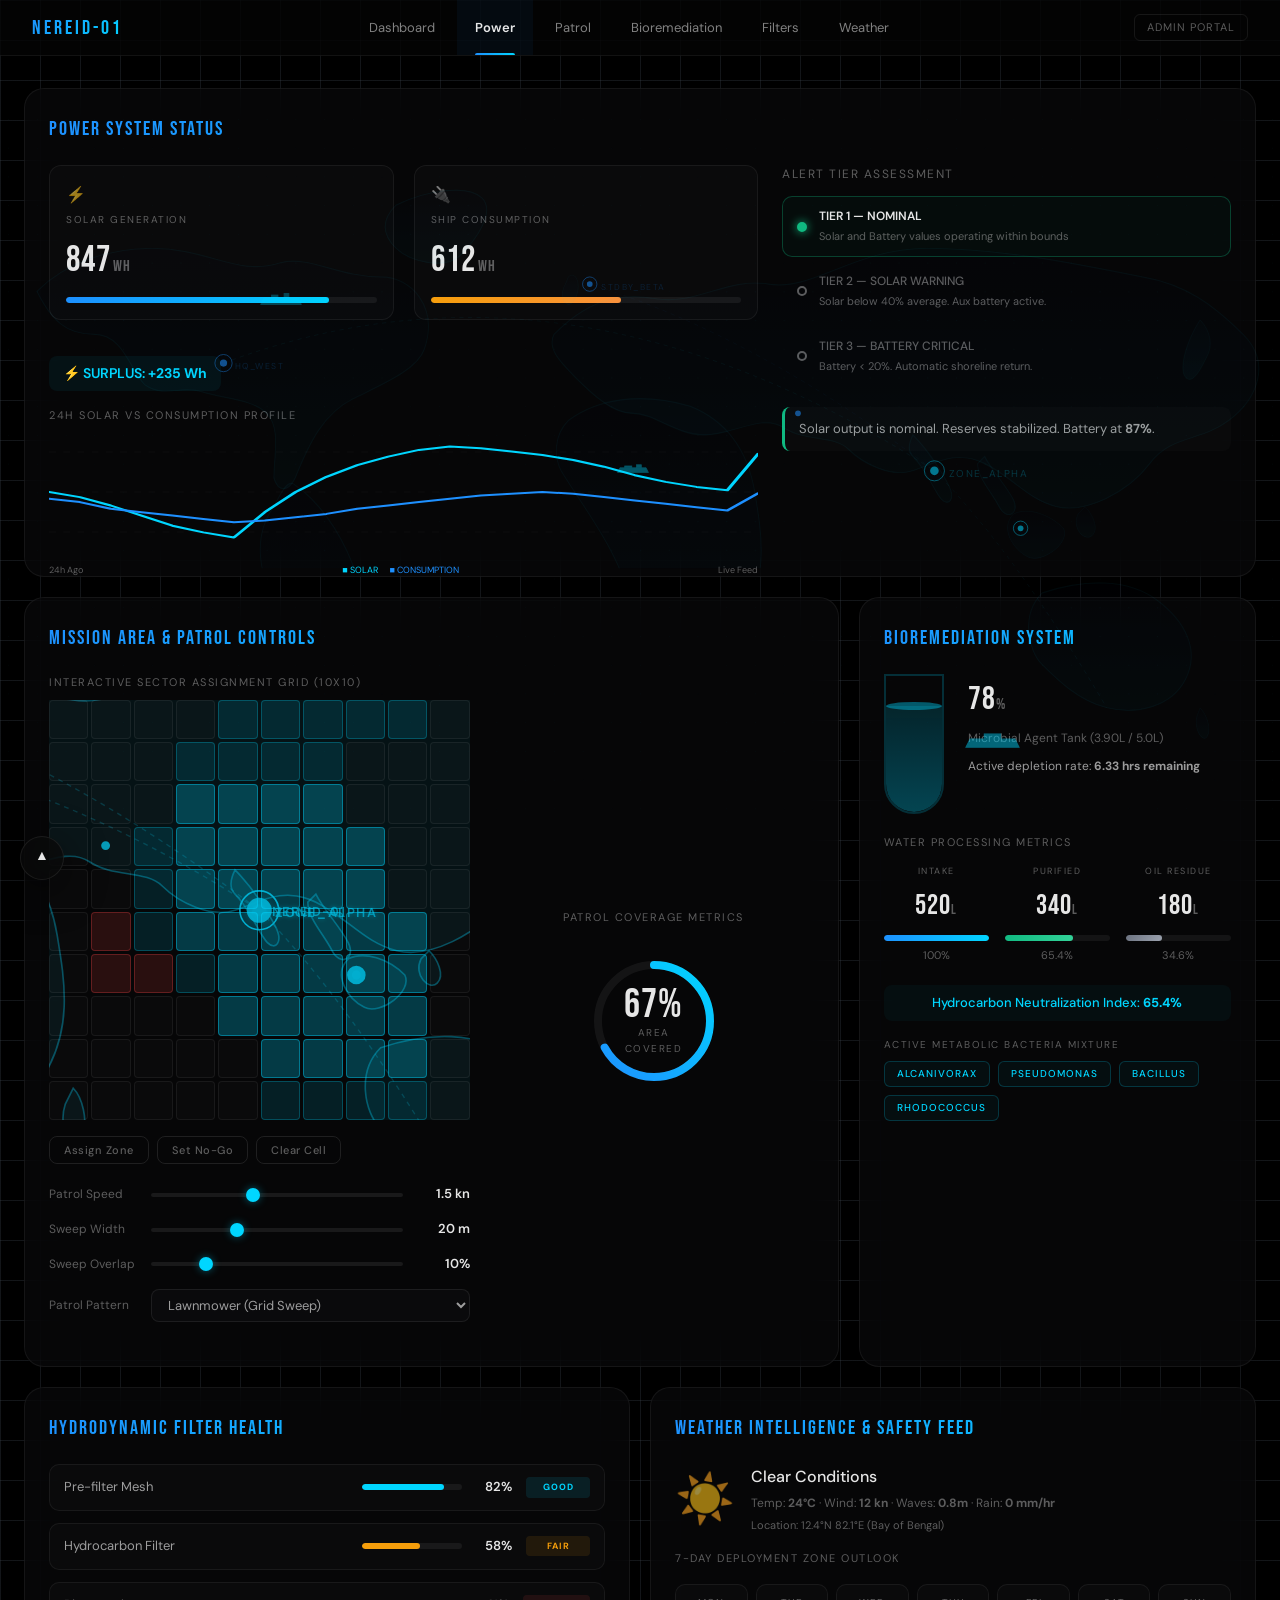
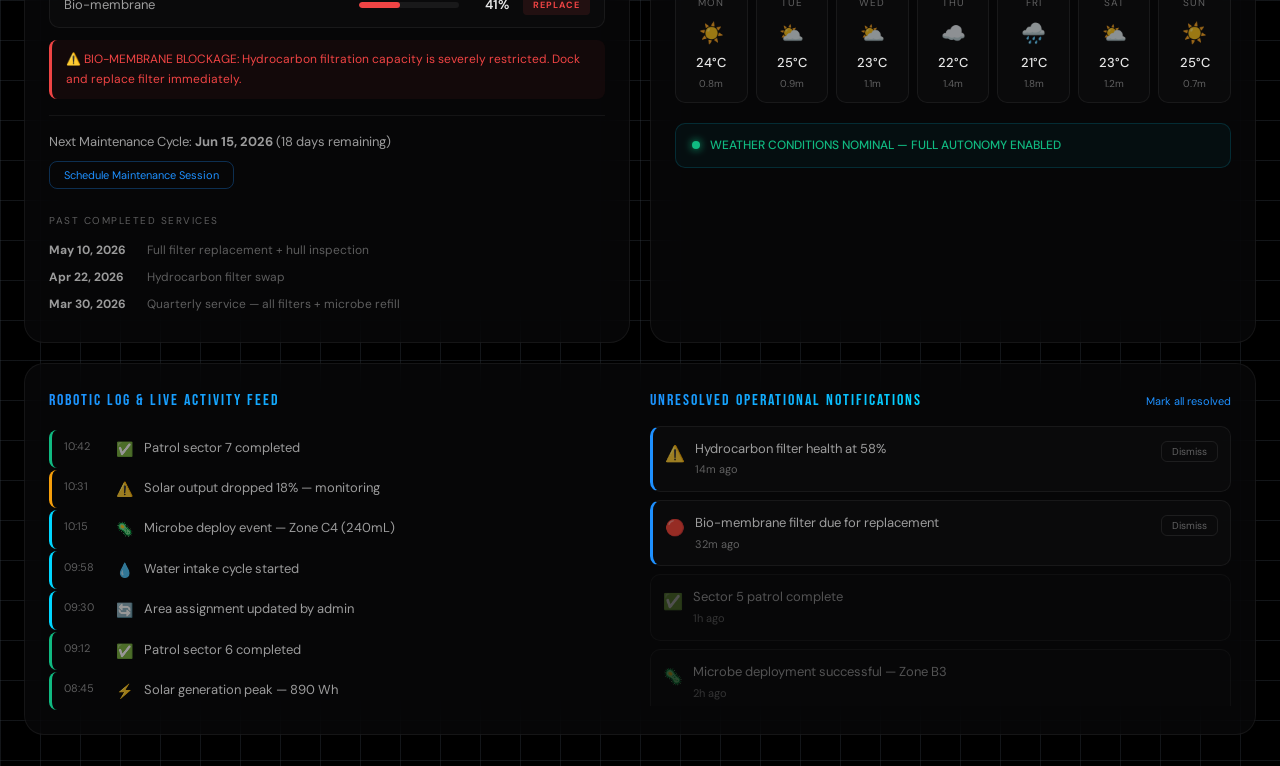
==== dashboard.html @ 9efb31d3 "Upload local workspace" ====
<!DOCTYPE html>
<html lang="en">
<head>
    <meta charset="UTF-8">
    <meta name="viewport" content="width=device-width, initial-scale=1.0">
    <title>NEREID — Ship Command Dashboard</title>
    <meta name="description" content="NEREID AI Robot Ship Command & Real-time Bioremediation Dashboard.">
    <link rel="preconnect" href="https://fonts.googleapis.com">
    <link rel="preconnect" href="https://fonts.gstatic.com" crossorigin>
    <link href="https://fonts.googleapis.com/css2?family=Bebas+Neue&family=DM+Sans:ital,opsz,wght@0,9..40,100..1000;1,9..40,100..1000&display=swap" rel="stylesheet">
    <link rel="stylesheet" href="portal.css?v=1.5">
    <link rel="stylesheet" href="polish.css">
    <style>
        body {
            background: #000000 !important;
            background-image: 
              linear-gradient(to right, rgba(75, 85, 99, 0.25) 1px, transparent 1px),
              linear-gradient(to bottom, rgba(75, 85, 99, 0.25) 1px, transparent 1px) !important;
            background-size: 40px 40px !important;
        }
    </style>
</head>
<body>



    <!-- ═══ Topbar Header ═══ -->
    <header class="topbar">
        
        <!-- Logo -->
        <div class="topbar__logo">
            <span class="topbar__ship-name" id="topbar-ship-name">NEREID-01</span>
        </div>

        <!-- Navigation Links -->
        <nav class="topbar__nav">
            <button class="sidebar__link active" data-target="dashboard" onclick="scrollToPanel('dashboard')">
                <span class="sidebar__link-text">Dashboard</span>
            </button>
            <button class="sidebar__link" data-target="panel-power" onclick="scrollToPanel('panel-power')">
                <span class="sidebar__link-text">Power</span>
            </button>
            <button class="sidebar__link" data-target="panel-patrol" onclick="scrollToPanel('panel-patrol')">
                <span class="sidebar__link-text">Patrol</span>
            </button>
            <button class="sidebar__link" data-target="panel-bio" onclick="scrollToPanel('panel-bio')">
                <span class="sidebar__link-text">Bioremediation</span>
            </button>
            <button class="sidebar__link" data-target="panel-filter" onclick="scrollToPanel('panel-filter')">
                <span class="sidebar__link-text">Filters</span>
            </button>
            <button class="sidebar__link" data-target="panel-weather" onclick="scrollToPanel('panel-weather')">
                <span class="sidebar__link-text">Weather</span>
            </button>
        </nav>

        <!-- Right Side Controls -->
        <div class="topbar__right">
            <!-- Back to Admin link if needed -->
            <a href="admin.html" id="admin-portal-link" style="font-size: 11px; letter-spacing: 1px; color: var(--text-muted); border: 1px solid rgba(255,255,255,0.08); padding: 4px 12px; border-radius: 6px; transition: all 0.2s ease;">ADMIN PORTAL</a>
        </div>
    </header>

    <!-- ═══ Main Content ═══ -->
    <main class="main-content" id="dashboard-main">
        <div class="dashboard-grid">
            
            <!-- PANEL 1 — POWER SYSTEM -->
            <section class="card panel-power" id="panel-power"></section>
            
            <!-- PANEL 2 — PATROL -->
            <section class="card panel-patrol" id="panel-patrol"></section>
            
            <!-- PANEL 3 — BIOREMEDIATION -->
            <section class="card panel-bio" id="panel-bio"></section>
            
            <!-- PANEL 4 — FILTER HEALTH -->
            <section class="card panel-filter" id="panel-filter"></section>
            
            <!-- PANEL 5 — WEATHER -->
            <section class="card panel-weather" id="panel-weather"></section>
            
            <!-- PANEL 6 — ACTIVITY & NOTIFICATIONS -->
            <section class="card panel-activity" id="panel-activity"></section>
            
        </div>
    <!-- Sailing Ships, High-Tech Map, and Holographic Globe Background Effect -->
    <div class="sailing-background">
        <!-- High-Tech Dotted/Vector World Map -->
        <svg class="background-map-svg" viewBox="0 0 1000 500" xmlns="http://www.w3.org/2000/svg">
            <defs>
                <pattern id="grid-pattern-dash" width="20" height="20" patternUnits="userSpaceOnUse">
                    <path d="M 20 0 L 0 0 0 20" fill="none" stroke="rgba(0, 214, 255, 0.015)" stroke-width="0.5"/>
                    <circle cx="0" cy="0" r="0.8" fill="rgba(0, 214, 255, 0.05)"/>
                </pattern>
                <linearGradient id="map-grad-dash" x1="0" y1="0" x2="0" y2="1">
                    <stop offset="0%" stop-color="rgba(30, 144, 255, 0.02)" />
                    <stop offset="100%" stop-color="rgba(0, 214, 255, 0.05)" />
                </linearGradient>
                <mask id="map-mask">
                    <rect x="-100" y="-100" width="1200" height="700" fill="white" />
                    <rect id="map-mask-cutout" x="0" y="0" width="0" height="0" fill="black" />
                </mask>
            </defs>
            
            <!-- Background Grid -->
            <rect width="1000" height="500" fill="url(#grid-pattern-dash)" />
            
            <!-- Map Continents (Stylized Vector Paths) -->
            <g mask="url(#map-mask)" fill="url(#map-grad-dash)" stroke="rgba(0, 214, 255, 0.08)" stroke-width="0.8">
                <!-- North America -->
                <path d="M 80,120 C 100,100 130,90 160,90 C 200,90 220,110 250,100 C 270,95 290,110 320,110 C 340,110 360,130 350,160 C 345,175 320,185 300,195 C 280,205 270,225 260,250 C 255,260 248,260 245,250 C 245,235 250,215 240,205 C 230,195 210,195 195,190 C 180,185 170,195 155,185 C 145,175 140,150 120,150 C 100,150 90,140 80,120 Z" />
                <!-- Greenland -->
                <path d="M 330,60 C 350,50 380,45 390,55 C 400,65 385,85 375,95 C 365,105 340,100 330,90 C 320,80 320,70 330,60 Z" />
                <!-- South America -->
                <path d="M 260,255 C 275,265 290,285 300,310 C 315,345 320,380 295,430 C 290,440 282,440 280,430 C 275,395 255,365 245,340 C 235,315 230,290 245,270 C 250,260 255,250 260,255 Z" />
                <!-- Africa -->
                <path d="M 450,210 C 470,195 500,190 535,200 C 560,210 575,230 580,260 C 585,290 590,320 570,350 C 555,370 540,385 525,385 C 510,385 500,360 495,340 C 485,300 460,270 445,245 C 440,235 440,220 450,210 Z" />
                <!-- Eurasia (Europe + Asia) -->
                <path d="M 440,150 C 460,130 480,120 510,125 C 540,130 560,110 590,115 C 620,120 650,90 700,90 C 750,90 800,100 850,110 C 880,115 900,130 920,150 C 940,170 930,195 910,210 C 890,225 870,220 855,240 C 840,260 810,275 790,270 C 770,265 760,250 740,240 C 720,230 705,240 690,245 C 675,250 655,240 645,230 C 635,220 615,225 600,215 C 585,205 565,220 545,220 C 525,220 510,205 495,205 C 480,205 465,190 455,180 C 445,170 435,160 440,150 Z" />
                <!-- Japan -->
                <path d="M 890,140 C 895,145 900,155 895,165 C 890,175 885,185 880,180 C 875,175 880,155 890,140 Z" stroke-width="0.5" />
                <!-- India / Indochina -->
                <path d="M 690,220 C 700,230 710,245 715,255 C 720,265 715,270 710,265 C 705,260 700,245 690,235 Q 685,230 690,220 Z" />
                <path d="M 740,235 C 745,245 755,255 760,265 C 765,275 755,280 750,270 C 745,260 735,250 735,240 Z" />
                <!-- Indonesia / Philippines -->
                <path d="M 760,275 C 770,270 785,275 795,285 C 800,295 780,310 770,305 C 760,300 750,285 760,275 Z" stroke-width="0.5" />
                <path d="M 810,270 C 815,275 820,285 815,290 C 810,295 800,285 805,275 Z" stroke-width="0.5" />
                <!-- Australia -->
                <path d="M 780,330 C 810,320 840,320 860,335 C 880,350 890,370 880,390 C 870,410 845,415 825,410 C 805,405 790,390 780,380 C 770,370 765,345 780,330 Z" />
                <!-- New Zealand -->
                <path d="M 890,410 C 895,415 898,425 895,430 C 892,435 885,425 888,415 Z" stroke-width="0.5" />
                <!-- United Kingdom & Ireland -->
                <path d="M 450,110 C 455,105 460,115 455,125 C 450,135 442,125 448,115 Z" stroke-width="0.5" />
                <!-- Madagascar -->
                <path d="M 590,355 C 595,360 600,375 595,385 C 590,395 580,380 585,365 Z" stroke-width="0.5" />
            </g>
            
            <!-- Pulse/Telemetry Nodes -->
            <g mask="url(#map-mask)" class="map-nodes">
                <circle cx="705" cy="245" r="3" fill="#00D6FF" class="node-pulse"/>
                <circle cx="705" cy="245" r="7" fill="none" stroke="#00D6FF" stroke-width="0.5" class="node-ring"/>
                <text x="715" y="249" fill="rgba(0, 214, 255, 0.4)" font-size="7" font-family="DM Sans" letter-spacing="1">ZONE_ALPHA</text>
                
                <circle cx="465" cy="115" r="2" fill="#1e90ff" class="node-pulse-slow"/>
                <circle cx="465" cy="115" r="5" fill="none" stroke="#1e90ff" stroke-width="0.5" class="node-ring-slow"/>
                <text x="473" y="119" fill="rgba(30, 144, 255, 0.3)" font-size="6" font-family="DM Sans" letter-spacing="1">STDBY_BETA</text>
                
                <circle cx="765" cy="285" r="2" fill="#00D6FF" class="node-pulse"/>
                <circle cx="765" cy="285" r="5" fill="none" stroke="#00D6FF" stroke-width="0.5" class="node-ring"/>
                
                <circle cx="610" cy="205" r="2" fill="#1e90ff" class="node-pulse-slow"/>
                
                <circle cx="210" cy="170" r="2.5" fill="#1e90ff" class="node-pulse-slow"/>
                <circle cx="210" cy="170" r="6" fill="none" stroke="#1e90ff" stroke-width="0.5" class="node-ring-slow"/>
                <text x="218" y="174" fill="rgba(30, 144, 255, 0.3)" font-size="6" font-family="DM Sans" letter-spacing="1">HQ_WEST</text>
            </g>

            <!-- Telemetry Paths -->
            <g mask="url(#map-mask)" stroke="rgba(0, 214, 255, 0.1)" stroke-width="0.6" fill="none" stroke-dasharray="3 3">
                <path d="M 210,170 Q 450,80 705,245" />
                <path d="M 465,115 Q 580,150 705,245" stroke="rgba(30, 144, 255, 0.08)" />
                <path d="M 705,245 Q 760,300 825,410" />
            </g>
        </svg>

        <!-- Floating, Multi-layered Holographic Spinning Globe -->

        <!-- Ship 1 (Left to Right, Middle Depth) -->
        <div class="sailing-ship sailing-ship--1" onclick="openShipPopover('NEREID-01')" title="NEREID-01 (Click to inspect)">
            <svg viewBox="0 0 64 24" fill="none" stroke="currentColor" stroke-width="1.2">
                <path d="M6 16 L58 16 L54 8 L10 8 Z" fill="currentColor"/>
                <rect x="20" y="4" width="8" height="4" fill="currentColor"/>
                <rect x="36" y="2" width="6" height="6" fill="currentColor"/>
            </svg>
        </div>
        <!-- Ship 2 (Right to Left, Background Depth) -->
        <div class="sailing-ship sailing-ship--2" onclick="openShipPopover('NEREID-02')" title="NEREID-02 (Click to inspect)">
            <svg viewBox="0 0 64 24" fill="none" stroke="currentColor" stroke-width="1.2">
                <path d="M6 16 L58 16 L54 8 L10 8 Z" fill="currentColor"/>
                <rect x="18" y="5" width="12" height="3" fill="currentColor"/>
                <rect x="38" y="3" width="8" height="5" fill="currentColor"/>
            </svg>
        </div>
        <!-- Ship 3 (Left to Right, Foreground Depth) -->
        <div class="sailing-ship sailing-ship--3" onclick="openShipPopover('NEREID-03')" title="NEREID-03 (Click to inspect)">
            <svg viewBox="0 0 64 24" fill="none" stroke="currentColor" stroke-width="1.2">
                <path d="M6 16 L58 16 L54 8 L10 8 Z" fill="currentColor"/>
                <rect x="24" y="3" width="16" height="5" fill="currentColor"/>
            </svg>
        </div>
    </div>

    <!-- Ship Inspector Modal Backing -->
    <div id="ship-popover-backdrop" class="ship-popover-backdrop" onclick="closeShipPopover()"></div>
    
    <!-- Ship Inspector Modal Card -->
    <div id="ship-popover" class="ship-popover" style="display: none;">
        <button class="ship-popover__close" onclick="closeShipPopover()">×</button>
        <div class="ship-popover__header">
            <h3 class="ship-popover__title">
                <span class="ship-popover__icon">🚢</span>
                <span id="popover-ship-id">NEREID-01</span>
            </h3>
            <span id="popover-ship-status" class="status-chip">ACTIVE</span>
        </div>
        <div class="ship-popover__divider"></div>
        <div class="ship-popover__metrics">
            <div class="popover-metric"><span class="popover-metric__icon">⚡</span><span>Solar: <strong id="popover-solar">--</strong> Wh</span></div>
            <div class="popover-metric"><span class="popover-metric__icon">🔋</span><span>Battery: <strong id="popover-battery">--</strong>%</span></div>
            <div class="popover-metric"><span class="popover-metric__icon">🦠</span><span>Microbe: <strong id="popover-microbe">--</strong>%</span></div>
            <div class="popover-metric"><span class="popover-metric__icon">💧</span><span>Purified: <strong id="popover-purified">--</strong>L</span></div>
            <div class="popover-metric"><span class="popover-metric__icon">🌤</span><span>Weather: <strong id="popover-weather">--</strong></span></div>
            <div class="popover-metric"><span class="popover-metric__icon">📍</span><span>Coverage: <strong id="popover-coverage">--</strong>%</span></div>
        </div>
        <div class="ship-popover__divider"></div>
        <div class="ship-popover__actions">
            <a id="popover-dashboard-link" href="#" class="ship-popover__btn">OPEN COMMAND DASHBOARD →</a>
        </div>
    </div>

    <!-- ═══ Scripts ═══ -->
    <script src="data.js"></script>
    <script src="alerts.js"></script>
    <script src="https://cdnjs.cloudflare.com/ajax/libs/gsap/3.12.2/gsap.min.js"></script>
    <script src="dashboard.js?v=1.5"></script>
    <script src="simulate.js"></script>

    <!-- Parallax mouse tracking & Interactive popover scripts -->
    <script>
        // Parallax and Spotlight card mouse tracking
        document.addEventListener('mousemove', function (e) {
            const x = (e.clientX - window.innerWidth / 2) / (window.innerWidth / 2);
            const y = (e.clientY - window.innerHeight / 2) / (window.innerHeight / 2);
            document.documentElement.style.setProperty('--map-parallax-x', (x * -18) + 'px');
            document.documentElement.style.setProperty('--map-parallax-y', (y * -18) + 'px');

            document.querySelectorAll('.card, .ship-popover').forEach(card => {
                const rect = card.getBoundingClientRect();
                const mouseX = e.clientX - rect.left;
                const mouseY = e.clientY - rect.top;
                card.style.setProperty('--mouse-x', mouseX + 'px');
                card.style.setProperty('--mouse-y', mouseY + 'px');
            });

            // Sync background map mask cutout with parallax movement
            if (window.updateMapMask) window.updateMapMask();
        });

        // Ship popover logic
        let activePopoverShipId = null;

        function openShipPopover(shipId) {
            activePopoverShipId = shipId;
            updatePopoverData();
            
            const backdrop = document.getElementById('ship-popover-backdrop');
            const popover = document.getElementById('ship-popover');
            
            backdrop.style.display = 'block';
            popover.style.display = 'block';
            
            // force reflow
            void backdrop.offsetWidth;
            
            backdrop.classList.add('active');
            popover.classList.add('active');
        }

        function closeShipPopover() {
            activePopoverShipId = null;
            const backdrop = document.getElementById('ship-popover-backdrop');
            const popover = document.getElementById('ship-popover');
            
            backdrop.classList.remove('active');
            popover.classList.remove('active');
            
            setTimeout(() => {
                if (!activePopoverShipId) {
                    backdrop.style.display = 'none';
                    popover.style.display = 'none';
                }
            }, 300);
        }

        function updatePopoverData() {
            if (!activePopoverShipId) return;
            if (typeof getShipData === 'undefined') return;
            const ship = getShipData(activePopoverShipId);
            if (!ship) return;
            
            document.getElementById('popover-ship-id').textContent = ship.id;
            
            const statusEl = document.getElementById('popover-ship-status');
            statusEl.className = `status-chip status-chip--${ship.status}`;
            statusEl.innerHTML = `<span class="status-chip__dot"></span> ${ship.status.toUpperCase()}`;
            
            document.getElementById('popover-solar').textContent = ship.power.solarGenerated;
            document.getElementById('popover-battery').textContent = ship.power.batteryPercent;
            document.getElementById('popover-microbe').textContent = ship.bioremediation.microbeTankPercent;
            document.getElementById('popover-purified').textContent = Math.round(ship.bioremediation.waterPurified);
            document.getElementById('popover-weather').textContent = ship.weather.condition;
            document.getElementById('popover-coverage').textContent = Math.round(ship.patrol.coveragePercent);
            
            document.getElementById('popover-dashboard-link').href = `dashboard.html?ship=${ship.id}`;
        }

        // Live simulation sync for inspector modal
        window.addEventListener('nereid:update', function (e) {
            if (activePopoverShipId && e.detail && e.detail.ship === activePopoverShipId) {
                updatePopoverData();
            }
        });
    </script>
    <script src="polish.js"></script>
</body>
</html>
---- portal.css ----
﻿/* ═══════════════════════════════════════════════════════════════
   NEREID PORTAL — Complete Portal Styling System
   Inherits design tokens from the main NEREID site.
   Used by: login.html, admin.html, dashboard.html
   ═══════════════════════════════════════════════════════════════ */

/* ─── Reset & Tokens (self-contained for portal pages) ────── */
*, *::before, *::after { margin: 0; padding: 0; box-sizing: border-box; }

:root {
    --bg-primary: #050505;
    --bg-secondary: #0A0A0C;
    --bg-elevated: rgba(10, 10, 12, 0.6);
    --bg-card: rgba(10, 10, 12, 0.6);
    --text-heading: rgba(255, 255, 255, 0.9);
    --text-body: rgba(255, 255, 255, 0.6);
    --text-muted: rgba(255, 255, 255, 0.35);
    --accent-blue: #1e90ff;
    --accent-cyan: #00D6FF;
    --gradient-accent: linear-gradient(135deg, #1e90ff, #00D6FF);
    --gradient-accent-hover: linear-gradient(135deg, #3aa0ff, #33e0ff);
    --glass-bg: rgba(5, 5, 5, 0.65);
    --glass-border: rgba(255, 255, 255, 0.06);
    --color-warning: #F59E0B;
    --color-critical: #EF4444;
    --color-success: #10B981;
    --color-safe: #00D6FF;
    --font-display: 'Bebas Neue', 'Arial Black', sans-serif;
    --font-body: 'DM Sans', 'Segoe UI', sans-serif;
    --ease-out-expo: cubic-bezier(0.16, 1, 0.3, 1);
    --sidebar-width-collapsed: 64px;
    --sidebar-width-expanded: 240px;
    --topbar-height: 56px;
}

html { -webkit-font-smoothing: antialiased; -moz-osx-font-smoothing: grayscale; }
body { background: var(--bg-primary); color: var(--text-body); font-family: var(--font-body); font-size: 14px; line-height: 1.6; overflow-x: hidden; }
::selection { background: rgba(30, 144, 255, 0.3); color: white; }
a { color: inherit; text-decoration: none; }

/* ─── Custom Scrollbar ──────────────────────────────────────── */
::-webkit-scrollbar { width: 4px; }
::-webkit-scrollbar-track { background: transparent; }
::-webkit-scrollbar-thumb { background: rgba(30, 144, 255, 0.3); border-radius: 4px; }
::-webkit-scrollbar-thumb:hover { background: rgba(30, 144, 255, 0.5); }


/* ═══════════════════════════════════════════════════════════════
   LOGIN PAGE
   ═══════════════════════════════════════════════════════════════ */

.login-page {
    min-height: 100vh;
    display: flex;
    align-items: center;
    justify-content: center;
    position: relative;
    overflow: hidden;
}

.login-bg-glow {
    position: absolute;
    width: 600px;
    height: 600px;
    border-radius: 50%;
    filter: blur(120px);
    opacity: 0.15;
    animation: glowPulse 6s ease infinite;
    pointer-events: none;
}

.login-bg-glow--blue { background: #1e90ff; top: 20%; left: 30%; }
.login-bg-glow--cyan { background: #00D6FF; bottom: 20%; right: 30%; animation-delay: 3s; }

@keyframes glowPulse {
    0%, 100% { opacity: 0.1; transform: scale(1); }
    50% { opacity: 0.2; transform: scale(1.1); }
}

.login-card {
    position: relative;
    z-index: 10;
    width: 100%;
    max-width: 420px;
    padding: 48px 40px;
    background: var(--bg-card);
    backdrop-filter: blur(40px) saturate(180%);
    -webkit-backdrop-filter: blur(40px) saturate(180%);
    border: 1px solid var(--glass-border);
    border-radius: 24px;
    opacity: 0;
    transform: translateY(20px);
    animation: fadeInUp 0.8s var(--ease-out-expo) 0.2s forwards;
}

.login-card__logo {
    font-family: var(--font-display);
    font-size: 36px;
    letter-spacing: 6px;
    text-align: center;
    margin-bottom: 8px;
    background: var(--gradient-accent);
    -webkit-background-clip: text;
    background-clip: text;
    -webkit-text-fill-color: transparent;
}

.login-card__role {
    text-align: center;
    margin-bottom: 32px;
}

.role-badge {
    display: inline-flex;
    align-items: center;
    gap: 6px;
    font-size: 10px;
    font-weight: 600;
    letter-spacing: 2.5px;
    text-transform: uppercase;
    color: var(--accent-cyan);
    padding: 6px 16px;
    border: 1px solid rgba(0, 214, 255, 0.2);
    border-radius: 100px;
    background: rgba(0, 214, 255, 0.04);
}

.role-badge__dot {
    width: 5px;
    height: 5px;
    border-radius: 50%;
    background: var(--accent-cyan);
    animation: pulseDot 2s ease infinite;
}

@keyframes pulseDot {
    0%, 100% { opacity: 1; }
    50% { opacity: 0.4; }
}

.login-form { display: flex; flex-direction: column; gap: 16px; }

.form-group { position: relative; }

.form-group label {
    display: block;
    font-size: 11px;
    font-weight: 500;
    letter-spacing: 1.5px;
    text-transform: uppercase;
    color: var(--text-muted);
    margin-bottom: 8px;
}

.form-input {
    width: 100%;
    padding: 14px 16px;
    background: var(--bg-secondary);
    border: 1px solid rgba(255, 255, 255, 0.08);
    border-radius: 12px;
    color: var(--text-body);
    font-family: var(--font-body);
    font-size: 15px;
    outline: none;
    transition: border-color 0.3s ease, box-shadow 0.3s ease;
}

.form-input::placeholder { color: var(--text-muted); }
.form-input:focus {
    border-color: var(--accent-blue);
    box-shadow: 0 0 0 3px rgba(30, 144, 255, 0.15), 0 0 20px rgba(30, 144, 255, 0.1);
}

.form-input.error {
    border-color: var(--color-critical);
    box-shadow: 0 0 0 3px rgba(239, 68, 68, 0.15);
    animation: inputShake 0.5s ease;
}

@keyframes inputShake {
    0%, 100% { transform: translateX(0); }
    15% { transform: translateX(-6px); }
    30% { transform: translateX(5px); }
    45% { transform: translateX(-4px); }
    60% { transform: translateX(3px); }
    75% { transform: translateX(-2px); }
}

.login-error {
    font-size: 13px;
    color: var(--color-critical);
    text-align: center;
    padding: 10px;
    background: rgba(239, 68, 68, 0.06);
    border-radius: 8px;
    display: none;
}

.login-error.visible { display: block; animation: fadeInUp 0.3s ease; }

.login-btn {
    width: 100%;
    padding: 16px;
    border: none;
    border-radius: 12px;
    background: var(--gradient-accent);
    color: white;
    font-family: var(--font-body);
    font-size: 15px;
    font-weight: 600;
    letter-spacing: 0.5px;
    cursor: pointer;
    transition: all 0.3s ease;
    margin-top: 8px;
    position: relative;
    overflow: hidden;
}

.login-btn:hover { transform: translateY(-2px); box-shadow: 0 0 30px rgba(30, 144, 255, 0.3); }
.login-btn:active { transform: translateY(0); }

.login-back {
    display: block;
    text-align: center;
    margin-top: 24px;
    font-size: 13px;
    color: var(--text-muted);
    transition: color 0.3s ease;
}

.login-back:hover { color: var(--text-body); }


/* ═══════════════════════════════════════════════════════════════
   PORTAL LAYOUT — Sidebar + Topbar + Content
   ═══════════════════════════════════════════════════════════════ */

.portal-layout {
    display: flex;
    min-height: 100vh;
}

/* ─── Sidebar ───────────────────────────────────────────────── */
.sidebar {
    display: none; /* Sidebar removed in favor of top navigation header */
}

.sidebar:hover { width: var(--sidebar-width-expanded); }

.sidebar__logo {
    height: var(--topbar-height);
    display: flex;
    align-items: center;
    padding: 0 16px;
    border-bottom: 1px solid var(--glass-border);
    gap: 12px;
    flex-shrink: 0;
}

.sidebar__logo-icon {
    width: 32px;
    height: 32px;
    min-width: 32px;
    border-radius: 8px;
    background: var(--gradient-accent);
    display: flex;
    align-items: center;
    justify-content: center;
    font-family: var(--font-display);
    font-size: 14px;
    color: white;
    letter-spacing: 1px;
}

.sidebar__logo-text {
    font-family: var(--font-display);
    font-size: 18px;
    letter-spacing: 4px;
    color: var(--text-heading);
    white-space: nowrap;
    opacity: 0;
    transition: opacity 0.2s ease 0.1s;
}

.sidebar:hover .sidebar__logo-text { opacity: 1; }

.sidebar__nav {
    flex: 1;
    padding: 12px 0;
    display: flex;
    flex-direction: column;
    gap: 4px;
}

.sidebar__link {
    display: flex;
    align-items: center;
    padding: 0 18px;
    height: 100%;
    color: rgba(255, 255, 255, 0.5); /* Improved default legibility */
    transition: color 0.2s ease, background-color 0.2s ease, font-weight 0.2s ease;
    cursor: pointer;
    border: none;
    background: none;
    font-family: var(--font-body);
    font-size: 13px;
    white-space: nowrap;
    position: relative;
}

/* Horizontal active underline indicator */
.sidebar__link::before {
    content: '';
    position: absolute;
    bottom: 0;
    left: 18px;
    right: 18px;
    height: 2px;
    width: auto;
    transform: none;
    background: var(--gradient-accent);
    border-radius: 2px 2px 0 0;
    opacity: 0;
    transition: opacity 0.2s ease, height 0.2s ease;
    z-index: 2;
}

.sidebar__link:hover { 
    color: var(--text-heading); 
    background: rgba(255, 255, 255, 0.03); 
}

.sidebar__link.active { 
    color: var(--text-heading); 
    background: rgba(30, 144, 255, 0.05); /* Subtle active horizontal highlight */
    font-weight: 600; /* Bolder font weight for active tab */
}
.sidebar__link.active::before { 
    opacity: 1; 
    height: 2px; 
}

.sidebar__link-icon {
    width: 22px;
    min-width: 22px;
    height: 22px;
    display: flex;
    align-items: center;
    justify-content: center;
}

.sidebar__link-icon svg { width: 18px; height: 18px; stroke: currentColor; fill: none; stroke-width: 1.5; }

.sidebar__link-text {
    opacity: 1 !important; /* Keep horizontal text fully visible */
}

.sidebar__spacer { flex: 1; }

.sidebar__bottom {
    padding: 12px 0;
    border-top: 1px solid var(--glass-border);
}

/* ─── Topbar ────────────────────────────────────────────────── */
.topbar {
    position: fixed;
    top: 0;
    left: 0; /* Expanded full-width */
    right: 0;
    height: var(--topbar-height);
    background: var(--glass-bg);
    backdrop-filter: blur(40px) saturate(180%);
    -webkit-backdrop-filter: blur(40px) saturate(180%);
    border-bottom: 1px solid var(--glass-border);
    z-index: 90;
    display: flex;
    align-items: center;
    justify-content: space-between;
    padding: 0 32px; /* Slightly wider padding */
}

/* Topbar Logo alignment */
.topbar__logo {
    display: flex;
    align-items: center;
    gap: 12px;
    flex-shrink: 0;
}

/* Topbar Nav container */
.topbar__nav {
    display: flex;
    align-items: center;
    height: 100%;
    gap: 4px;
}

/* Logout icon styling */
.topbar__logout {
    display: inline-flex;
    align-items: center;
    justify-content: center;
    width: 32px;
    height: 32px;
    border-radius: 6px;
    color: var(--text-muted);
    transition: all 0.2s ease;
    cursor: pointer;
    margin-left: 8px;
}

.topbar__logout:hover {
    color: var(--color-critical);
    background: rgba(239, 68, 68, 0.08);
}

.topbar__title {
    font-family: var(--font-display);
    font-size: 20px;
    letter-spacing: 3px;
    background: var(--gradient-accent);
    -webkit-background-clip: text;
    background-clip: text;
    -webkit-text-fill-color: transparent;
}

.topbar__right {
    display: flex;
    align-items: center;
    gap: 20px;
}

.topbar__bell {
    position: relative;
    cursor: pointer;
    color: var(--text-muted);
    transition: color 0.2s ease;
    background: none;
    border: none;
    padding: 4px;
}

.topbar__bell:hover { color: var(--text-heading); }

.topbar__bell svg { width: 20px; height: 20px; stroke: currentColor; fill: none; stroke-width: 1.5; }

.topbar__bell-badge {
    position: absolute;
    top: 0;
    right: 0;
    width: 16px;
    height: 16px;
    border-radius: 50%;
    background: var(--color-critical);
    color: white;
    font-size: 9px;
    font-weight: 700;
    display: flex;
    align-items: center;
    justify-content: center;
    border: 2px solid var(--bg-primary);
}

.topbar__user {
    display: flex;
    align-items: center;
    gap: 10px;
}

.topbar__avatar {
    width: 32px;
    height: 32px;
    border-radius: 50%;
    background: var(--gradient-accent);
    display: flex;
    align-items: center;
    justify-content: center;
    font-size: 12px;
    font-weight: 700;
    color: white;
}

.topbar__user-label {
    font-size: 11px;
    font-weight: 600;
    letter-spacing: 2px;
    text-transform: uppercase;
    color: var(--text-muted);
}

.topbar__ship-status {
    display: flex;
    align-items: center;
    gap: 8px;
}

.topbar__ship-name {
    font-family: var(--font-display);
    font-size: 20px;
    letter-spacing: 3px;
    background: var(--gradient-accent);
    -webkit-background-clip: text;
    background-clip: text;
    -webkit-text-fill-color: transparent;
}

/* ─── Status Chips ──────────────────────────────────────────── */
.status-chip {
    display: inline-flex;
    align-items: center;
    gap: 6px;
    font-size: 10px;
    font-weight: 600;
    letter-spacing: 2px;
    text-transform: uppercase;
    padding: 4px 12px;
    border-radius: 100px;
}

.status-chip__dot {
    width: 6px;
    height: 6px;
    border-radius: 50%;
    animation: pulseDot 2s ease infinite;
}

.status-chip--active { color: var(--accent-cyan); background: rgba(0, 214, 255, 0.08); border: 1px solid rgba(0, 214, 255, 0.2); }
.status-chip--active .status-chip__dot { background: var(--accent-cyan); box-shadow: 0 0 8px var(--accent-cyan); }

.status-chip--returning { color: var(--color-warning); background: rgba(245, 158, 11, 0.08); border: 1px solid rgba(245, 158, 11, 0.2); }
.status-chip--returning .status-chip__dot { background: var(--color-warning); box-shadow: 0 0 8px var(--color-warning); }

.status-chip--docked { color: var(--text-muted); background: rgba(255, 255, 255, 0.04); border: 1px solid rgba(255, 255, 255, 0.08); }
.status-chip--docked .status-chip__dot { background: rgba(255, 255, 255, 0.4); animation: none; }

.status-chip--alert { color: var(--color-critical); background: rgba(239, 68, 68, 0.08); border: 1px solid rgba(239, 68, 68, 0.2); }
.status-chip--alert .status-chip__dot { background: var(--color-critical); box-shadow: 0 0 8px var(--color-critical); }

/* ─── Main Content Area ─────────────────────────────────────── */
.main-content {
    margin-left: 0; /* Sidebar margin removed */
    margin-top: var(--topbar-height);
    padding: 32px 24px;
    min-height: calc(100vh - var(--topbar-height));
    max-width: 1400px; /* Centered content for wide screens */
    margin-left: auto;
    margin-right: auto;
    position: relative; /* Stacking context */
    z-index: 2;
    pointer-events: none; /* Let clicks pass through to background map/ships */
}


/* ═══════════════════════════════════════════════════════════════
   CARDS & PANELS
   ═══════════════════════════════════════════════════════════════ */

.card {
    background: var(--bg-card);
    backdrop-filter: blur(20px);
    -webkit-backdrop-filter: blur(20px);
    border: 1px solid var(--glass-border);
    border-radius: 20px;
    padding: 24px;
    transition: transform 0.3s var(--ease-out-expo), box-shadow 0.3s var(--ease-out-expo), border-color 0.3s ease;
    opacity: 0;
    transform: translateY(16px);
    animation: panelFadeIn 0.6s var(--ease-out-expo) forwards;
    position: relative;
    overflow: hidden;
    pointer-events: auto; /* Capture clicks on card elements */
}

/* Card and Popover Cursor Spotlight glow effect */
.card::before, .ship-popover::before {
    content: '';
    position: absolute;
    inset: 0;
    background: radial-gradient(
        300px circle at var(--mouse-x, 0px) var(--mouse-y, 0px),
        rgba(0, 214, 255, 0.05),
        transparent 80%
    );
    opacity: 0;
    transition: opacity 0.5s var(--ease-out-expo);
    pointer-events: none;
    z-index: 0;
}

.card::after, .ship-popover::after {
    content: '';
    position: absolute;
    inset: 0px; /* Aligns perfectly with border boundary */
    border: 1px solid transparent;
    border-radius: inherit;
    background: radial-gradient(
        200px circle at var(--mouse-x, 0px) var(--mouse-y, 0px),
        rgba(0, 214, 255, 0.32),
        transparent 70%
    ) border-box;
    -webkit-mask: linear-gradient(#fff 0 0) padding-box, linear-gradient(#fff 0 0);
    mask: linear-gradient(#fff 0 0) padding-box, linear-gradient(#fff 0 0);
    -webkit-mask-composite: destination-out;
    mask-composite: exclude;
    opacity: 0;
    transition: opacity 0.5s var(--ease-out-expo);
    pointer-events: none;
    z-index: 1;
}

.card:hover::before, .card:hover::after,
.ship-popover:hover::before, .ship-popover:hover::after {
    opacity: 1;
}

/* Ensure all child content of cards stays layered on top of spotlight pseudo-elements */
.card > *, .ship-popover > * {
    position: relative;
    z-index: 2;
}

.card:hover { transform: translateY(-4px); box-shadow: 0 8px 40px rgba(0, 0, 0, 0.4), 0 0 30px rgba(30, 144, 255, 0.05); }

/* Staggered card entrance */
.card:nth-child(1) { animation-delay: 0.1s; }
.card:nth-child(2) { animation-delay: 0.2s; }
.card:nth-child(3) { animation-delay: 0.3s; }
.card:nth-child(4) { animation-delay: 0.4s; }
.card:nth-child(5) { animation-delay: 0.5s; }
.card:nth-child(6) { animation-delay: 0.6s; }

@keyframes panelFadeIn {
    to { opacity: 1; transform: translateY(0); }
}

.card__title {
    font-family: var(--font-display);
    font-size: 20px;
    letter-spacing: 2px;
    background: var(--gradient-accent);
    -webkit-background-clip: text;
    background-clip: text;
    -webkit-text-fill-color: transparent;
    margin-bottom: 20px;
}

.card__title--sm { font-size: 16px; margin-bottom: 16px; }


/* ═══════════════════════════════════════════════════════════════
   ADMIN — FLEET GRID
   ═══════════════════════════════════════════════════════════════ */

.fleet-grid {
    display: grid;
    grid-template-columns: repeat(auto-fill, minmax(340px, 1fr));
    gap: 20px;
}

.ship-card { cursor: default; }

.ship-card__header {
    display: flex;
    align-items: center;
    justify-content: space-between;
    margin-bottom: 4px;
}

.ship-card__name {
    font-family: var(--font-display);
    font-size: 22px;
    letter-spacing: 2px;
    color: var(--text-heading);
    display: flex;
    align-items: center;
    gap: 10px;
}

.ship-card__name-icon { font-size: 18px; }

.ship-card__location {
    font-size: 12px;
    color: var(--text-muted);
    margin-bottom: 16px;
}

.ship-card__divider {
    height: 1px;
    background: var(--glass-border);
    margin: 12px 0;
}

.ship-card__metrics {
    display: grid;
    grid-template-columns: 1fr 1fr;
    gap: 10px;
    margin: 16px 0;
}

.ship-metric {
    display: flex;
    align-items: center;
    gap: 8px;
    font-size: 13px;
    color: var(--text-body);
}

.ship-metric__icon { font-size: 14px; min-width: 18px; text-align: center; }
.ship-metric__label { color: var(--text-muted); }
.ship-metric__value { color: var(--text-heading); font-weight: 500; }

.ship-card__footer {
    display: flex;
    align-items: center;
    justify-content: space-between;
    margin-top: 16px;
}

.ship-card__btn {
    font-family: var(--font-body);
    font-size: 12px;
    font-weight: 500;
    letter-spacing: 0.5px;
    padding: 8px 20px;
    border-radius: 100px;
    border: none;
    cursor: pointer;
    transition: all 0.3s ease;
}

.ship-card__btn--primary {
    background: var(--gradient-accent);
    color: white;
}

.ship-card__btn--primary:hover { box-shadow: 0 0 20px rgba(30, 144, 255, 0.3); transform: translateY(-1px); }

.ship-card__alert-badge {
    display: flex;
    align-items: center;
    gap: 4px;
    font-size: 12px;
    color: var(--color-warning);
}

/* Card border glows by status */
.ship-card--active:hover { box-shadow: 0 0 30px rgba(0, 214, 255, 0.1); }
.ship-card--returning { border-color: rgba(245, 158, 11, 0.2); }
.ship-card--returning:hover { box-shadow: 0 0 30px rgba(245, 158, 11, 0.1); }
.ship-card--alert { border-color: rgba(239, 68, 68, 0.2); }
.ship-card--alert:hover { box-shadow: 0 0 30px rgba(239, 68, 68, 0.1); }
.ship-card--docked { opacity: 0.7; }
.ship-card--docked:hover { opacity: 1; }


/* ═══════════════════════════════════════════════════════════════
   ADMIN — GLOBAL ALERTS
   ═══════════════════════════════════════════════════════════════ */

.alerts-table { width: 100%; }

.alert-row {
    display: flex;
    align-items: center;
    gap: 16px;
    padding: 14px 16px;
    border-bottom: 1px solid var(--glass-border);
    transition: background 0.2s ease;
}

.alert-row:hover { background: rgba(255, 255, 255, 0.02); }
.alert-row.acknowledged { opacity: 0.5; }

.alert-severity {
    font-size: 9px;
    font-weight: 700;
    letter-spacing: 1.5px;
    text-transform: uppercase;
    padding: 4px 10px;
    border-radius: 4px;
    min-width: 72px;
    text-align: center;
}

.alert-severity--critical { background: rgba(239, 68, 68, 0.15); color: var(--color-critical); }
.alert-severity--warning { background: rgba(245, 158, 11, 0.15); color: var(--color-warning); }
.alert-severity--info { background: rgba(0, 214, 255, 0.1); color: var(--accent-cyan); }

.alert-ship { font-size: 12px; font-weight: 600; color: var(--text-heading); min-width: 90px; font-family: var(--font-display); letter-spacing: 1px; }
.alert-msg { flex: 1; font-size: 13px; color: var(--text-body); }
.alert-time { font-size: 12px; color: var(--text-muted); min-width: 80px; text-align: right; }

.alert-ack-btn {
    font-size: 11px;
    padding: 4px 12px;
    border-radius: 6px;
    border: 1px solid rgba(255, 255, 255, 0.1);
    background: transparent;
    color: var(--text-muted);
    cursor: pointer;
    transition: all 0.2s ease;
    font-family: var(--font-body);
}

.alert-ack-btn:hover { border-color: var(--accent-cyan); color: var(--accent-cyan); }


/* ═══════════════════════════════════════════════════════════════
   DASHBOARD — GRID LAYOUT
   ═══════════════════════════════════════════════════════════════ */

.dashboard-grid {
    display: grid;
    grid-template-columns: repeat(12, 1fr);
    gap: 20px;
}

.panel-power      { grid-column: 1 / -1; }
.panel-patrol     { grid-column: 1 / 9; }
.panel-bio        { grid-column: 9 / -1; }
.panel-filter     { grid-column: 1 / 7; }
.panel-weather    { grid-column: 7 / -1; }
.panel-activity   { grid-column: 1 / -1; }


/* ═══════════════════════════════════════════════════════════════
   DASHBOARD — POWER PANEL
   ═══════════════════════════════════════════════════════════════ */

.power-layout {
    display: flex;
    gap: 24px;
}

.power-left { flex: 0 0 60%; }
.power-right { flex: 1; }

.power-metrics {
    display: flex;
    gap: 20px;
    margin-bottom: 20px;
}

.power-metric {
    flex: 1;
    padding: 16px;
    background: rgba(255, 255, 255, 0.02);
    border: 1px solid var(--glass-border);
    border-radius: 12px;
}

.power-metric__icon { font-size: 16px; margin-bottom: 4px; }
.power-metric__label { font-size: 10px; letter-spacing: 1.5px; text-transform: uppercase; color: var(--text-muted); margin-bottom: 4px; }

.power-metric__value {
    font-family: var(--font-display);
    font-size: 36px;
    letter-spacing: 1px;
    color: var(--text-heading);
}

.power-metric__unit { font-size: 16px; color: var(--text-muted); margin-left: 2px; }

.power-bar { width: 100%; height: 6px; background: rgba(255, 255, 255, 0.06); border-radius: 3px; margin-top: 8px; overflow: hidden; }
.power-bar__fill { height: 100%; border-radius: 3px; transition: width 1.2s var(--ease-out-expo); }
.power-bar__fill--solar { background: var(--gradient-accent); }
.power-bar__fill--consumption { background: linear-gradient(135deg, var(--color-warning), #fb923c); }

.power-surplus {
    display: inline-flex;
    align-items: center;
    gap: 6px;
    font-size: 14px;
    font-weight: 600;
    margin: 16px 0;
    padding: 6px 14px;
    border-radius: 8px;
}

.power-surplus--positive { color: var(--accent-cyan); background: rgba(0, 214, 255, 0.06); }
.power-surplus--negative { color: var(--color-critical); background: rgba(239, 68, 68, 0.06); }

/* Sparkline chart */
.sparkline-chart { width: 100%; height: 120px; margin-top: 8px; }
.sparkline-chart svg { width: 100%; height: 100%; }

/* Power Alert Tiers */
.power-tiers {
    margin-bottom: 20px;
}

.tier-indicator {
    display: flex;
    flex-direction: column;
    gap: 4px;
}

.tier-step {
    display: flex;
    align-items: center;
    gap: 12px;
    padding: 10px 14px;
    border-radius: 10px;
    border: 1px solid transparent;
    transition: all 0.4s ease;
}

.tier-step.active--tier1 { border-color: rgba(16, 185, 129, 0.3); background: rgba(16, 185, 129, 0.04); }
.tier-step.active--tier2 { border-color: rgba(245, 158, 11, 0.3); background: rgba(245, 158, 11, 0.04); animation: pulseAmber 2s ease infinite; }
.tier-step.active--tier3 { border-color: rgba(239, 68, 68, 0.3); background: rgba(239, 68, 68, 0.04); animation: pulseRed 2s ease infinite; }

@keyframes pulseAmber { 0%, 100% { box-shadow: 0 0 0 rgba(245, 158, 11, 0); } 50% { box-shadow: 0 0 20px rgba(245, 158, 11, 0.1); } }
@keyframes pulseRed { 0%, 100% { box-shadow: 0 0 0 rgba(239, 68, 68, 0); } 50% { box-shadow: 0 0 20px rgba(239, 68, 68, 0.15); } }

.tier-dot {
    width: 10px;
    height: 10px;
    min-width: 10px;
    border-radius: 50%;
    border: 2px solid var(--text-muted);
    transition: all 0.3s ease;
}

.tier-dot.active--tier1 { background: var(--color-success); border-color: var(--color-success); box-shadow: 0 0 10px var(--color-success); }
.tier-dot.active--tier2 { background: var(--color-warning); border-color: var(--color-warning); box-shadow: 0 0 10px var(--color-warning); }
.tier-dot.active--tier3 { background: var(--color-critical); border-color: var(--color-critical); box-shadow: 0 0 10px var(--color-critical); }

.tier-label { font-size: 12px; font-weight: 500; color: var(--text-muted); }
.tier-desc { font-size: 11px; color: var(--text-muted); margin-top: 2px; }

.tier-active-msg {
    font-size: 13px;
    color: var(--text-body);
    padding: 12px 14px;
    background: rgba(255, 255, 255, 0.02);
    border-radius: 8px;
    margin-top: 12px;
    border-left: 3px solid var(--color-success);
    transition: border-color 0.3s ease;
}

.tier-active-msg--warning { border-left-color: var(--color-warning); }
.tier-active-msg--critical { border-left-color: var(--color-critical); }

.owner-notified-chip {
    display: inline-flex;
    align-items: center;
    gap: 6px;
    font-size: 11px;
    font-weight: 500;
    padding: 4px 12px;
    border-radius: 100px;
    background: rgba(16, 185, 129, 0.1);
    color: var(--color-success);
    margin-top: 8px;
}

/* Battery mode toggle */
.toggle-row { display: flex; align-items: center; justify-content: space-between; margin-top: 12px; }
.toggle-label { font-size: 12px; color: var(--text-body); }

.toggle {
    width: 40px;
    height: 22px;
    border-radius: 11px;
    background: rgba(255, 255, 255, 0.1);
    position: relative;
    cursor: pointer;
    transition: background 0.3s ease;
    border: none;
    padding: 0;
}

.toggle.on { background: rgba(30, 144, 255, 0.4); }

.toggle__knob {
    width: 18px;
    height: 18px;
    border-radius: 50%;
    background: white;
    position: absolute;
    top: 2px;
    left: 2px;
    transition: transform 0.3s var(--ease-out-expo);
}

.toggle.on .toggle__knob { transform: translateX(18px); }

/* Auto-return progress arc */
.auto-return-display {
    text-align: center;
    padding: 16px;
    margin-top: 12px;
    border-radius: 12px;
    border: 1px solid rgba(239, 68, 68, 0.2);
    animation: pulseRed 2s ease infinite;
}

.auto-return-display__title {
    font-size: 11px;
    letter-spacing: 2px;
    text-transform: uppercase;
    color: var(--color-critical);
    margin-bottom: 8px;
}

.auto-return-display__eta {
    font-family: var(--font-display);
    font-size: 28px;
    letter-spacing: 2px;
    color: var(--text-heading);
}


/* ═══════════════════════════════════════════════════════════════
   DASHBOARD — PATROL PANEL
   ═══════════════════════════════════════════════════════════════ */

.zone-grid {
    display: grid;
    grid-template-columns: repeat(10, 1fr);
    gap: 3px;
    margin-bottom: 16px;
}

.zone-cell {
    aspect-ratio: 1;
    border-radius: 4px;
    border: 1px solid rgba(255, 255, 255, 0.06);
    background: rgba(255, 255, 255, 0.02);
    cursor: pointer;
    transition: all 0.2s ease;
}

.zone-cell:hover { border-color: rgba(30, 144, 255, 0.3); }
.zone-cell.assigned { background: rgba(0, 214, 255, 0.12); border-color: rgba(0, 214, 255, 0.25); }
.zone-cell.covered { background: rgba(0, 214, 255, 0.25); border-color: rgba(0, 214, 255, 0.4); }
.zone-cell.no-go { background: rgba(239, 68, 68, 0.15); border-color: rgba(239, 68, 68, 0.3); }

.zone-controls {
    display: flex;
    gap: 8px;
    margin-bottom: 20px;
}

.zone-btn {
    font-family: var(--font-body);
    font-size: 11px;
    font-weight: 500;
    letter-spacing: 0.5px;
    padding: 6px 14px;
    border-radius: 8px;
    border: 1px solid rgba(255, 255, 255, 0.1);
    background: transparent;
    color: var(--text-muted);
    cursor: pointer;
    transition: all 0.2s ease;
}

.zone-btn:hover { border-color: var(--accent-blue); color: var(--accent-blue); }
.zone-btn.active { background: rgba(30, 144, 255, 0.1); border-color: var(--accent-blue); color: var(--accent-blue); }

/* Patrol params */
.patrol-params { display: flex; flex-direction: column; gap: 14px; margin-bottom: 20px; }

.param-row { display: flex; align-items: center; justify-content: space-between; gap: 12px; }
.param-label { font-size: 12px; color: var(--text-muted); min-width: 90px; }

.param-slider {
    flex: 1;
    -webkit-appearance: none;
    appearance: none;
    height: 4px;
    border-radius: 2px;
    background: rgba(255, 255, 255, 0.08);
    outline: none;
}

.param-slider::-webkit-slider-thumb {
    -webkit-appearance: none;
    appearance: none;
    width: 14px;
    height: 14px;
    border-radius: 50%;
    background: var(--accent-cyan);
    cursor: pointer;
    box-shadow: 0 0 8px rgba(0, 214, 255, 0.4);
}

.param-value { font-size: 13px; font-weight: 600; color: var(--text-heading); min-width: 55px; text-align: right; }

.param-select {
    flex: 1;
    padding: 6px 12px;
    background: var(--bg-secondary);
    border: 1px solid rgba(255, 255, 255, 0.08);
    border-radius: 8px;
    color: var(--text-body);
    font-family: var(--font-body);
    font-size: 13px;
    outline: none;
}

.param-select option { background: var(--bg-secondary); }

/* Coverage ring */
.coverage-ring-container { display: flex; flex-direction: column; align-items: center; padding: 16px 0; }

.coverage-ring { width: 140px; height: 140px; position: relative; }

.coverage-ring svg { width: 100%; height: 100%; transform: rotate(-90deg); }

.coverage-ring circle {
    fill: none;
    stroke-width: 8;
    stroke-linecap: round;
}

.coverage-ring__bg { stroke: rgba(255, 255, 255, 0.06); }

.coverage-ring__fill {
    stroke: url(#coverageGradient);
    transition: stroke-dashoffset 1.2s var(--ease-out-expo);
}

.coverage-ring__text {
    position: absolute;
    top: 50%;
    left: 50%;
    transform: translate(-50%, -50%);
    text-align: center;
}

.coverage-ring__percent {
    font-family: var(--font-display);
    font-size: 40px;
    letter-spacing: 1px;
    color: var(--text-heading);
    line-height: 1;
}

.coverage-ring__label { font-size: 10px; text-transform: uppercase; letter-spacing: 1.5px; color: var(--text-muted); }

.coverage-stats { text-align: center; margin-top: 12px; font-size: 12px; color: var(--text-muted); }
.coverage-eta { font-size: 14px; color: var(--text-body); margin-top: 4px; }


/* ═══════════════════════════════════════════════════════════════
   DASHBOARD — BIO PANEL
   ═══════════════════════════════════════════════════════════════ */

/* Microbial tank */
.tank-container { display: flex; gap: 24px; margin-bottom: 20px; }

.tank-visual {
    width: 60px;
    height: 140px;
    border: 2px solid rgba(0, 214, 255, 0.2);
    border-radius: 0 0 30px 30px;
    position: relative;
    overflow: hidden;
    flex-shrink: 0;
}

.tank-fill {
    position: absolute;
    bottom: 0;
    left: 0;
    right: 0;
    background: linear-gradient(to top, rgba(0, 214, 255, 0.3), rgba(0, 214, 255, 0.15));
    transition: height 1.5s var(--ease-out-expo);
    border-radius: 0 0 28px 28px;
}

.tank-fill::before {
    content: '';
    position: absolute;
    top: -4px;
    left: 0;
    right: 0;
    height: 8px;
    background: rgba(0, 214, 255, 0.4);
    border-radius: 50%;
    animation: tankWave 3s ease infinite;
}

@keyframes tankWave {
    0%, 100% { transform: translateX(-2px) scaleX(1); }
    50% { transform: translateX(2px) scaleX(0.95); }
}

.tank-info { flex: 1; }
.tank-level { font-family: var(--font-display); font-size: 32px; color: var(--text-heading); letter-spacing: 1px; }
.tank-level span { font-size: 16px; color: var(--text-muted); }
.tank-detail { font-size: 12px; color: var(--text-muted); margin-top: 4px; }
.tank-depletion { font-size: 12px; color: var(--text-body); margin-top: 8px; }

.tank-refill-warning {
    display: inline-flex;
    align-items: center;
    gap: 6px;
    font-size: 11px;
    padding: 4px 12px;
    border-radius: 6px;
    background: rgba(245, 158, 11, 0.08);
    color: var(--color-warning);
    margin-top: 8px;
}

/* Water processing bars */
.water-metrics { display: flex; gap: 16px; margin-bottom: 20px; }

.water-metric {
    flex: 1;
    text-align: center;
}

.water-metric__label { font-size: 9px; letter-spacing: 1.5px; text-transform: uppercase; color: var(--text-muted); margin-bottom: 6px; }

.water-metric__value {
    font-family: var(--font-display);
    font-size: 28px;
    color: var(--text-heading);
    letter-spacing: 1px;
}

.water-metric__unit { font-size: 14px; color: var(--text-muted); }

.water-bar { width: 100%; height: 6px; background: rgba(255, 255, 255, 0.06); border-radius: 3px; margin: 6px 0; overflow: hidden; }
.water-bar__fill { height: 100%; border-radius: 3px; transition: width 1.2s var(--ease-out-expo); }
.water-bar__fill--intake { background: var(--gradient-accent); }
.water-bar__fill--purified { background: linear-gradient(135deg, #10B981, #34d399); }
.water-bar__fill--residue { background: linear-gradient(135deg, #6b7280, #9ca3af); }

.water-metric__pct { font-size: 11px; color: var(--text-muted); }

.purification-score {
    display: flex;
    align-items: center;
    justify-content: center;
    gap: 6px;
    font-size: 13px;
    font-weight: 500;
    color: var(--accent-cyan);
    padding: 8px 16px;
    background: rgba(0, 214, 255, 0.04);
    border-radius: 8px;
    margin-bottom: 16px;
}

/* Microbe species chips */
.microbe-chips { display: flex; flex-wrap: wrap; gap: 8px; }

.microbe-chip {
    font-size: 10px;
    font-weight: 500;
    letter-spacing: 1px;
    text-transform: uppercase;
    padding: 4px 12px;
    border-radius: 6px;
    border: 1px solid rgba(0, 214, 255, 0.2);
    color: var(--accent-cyan);
    background: rgba(0, 214, 255, 0.04);
}


/* ═══════════════════════════════════════════════════════════════
   DASHBOARD — FILTER PANEL
   ═══════════════════════════════════════════════════════════════ */

.filter-list { display: flex; flex-direction: column; gap: 12px; }

.filter-item {
    display: flex;
    align-items: center;
    gap: 14px;
    padding: 12px 14px;
    background: rgba(255, 255, 255, 0.02);
    border-radius: 10px;
    border: 1px solid var(--glass-border);
}

.filter-name { flex: 1; font-size: 13px; color: var(--text-body); }

.filter-bar { width: 100px; height: 6px; background: rgba(255, 255, 255, 0.06); border-radius: 3px; overflow: hidden; }
.filter-bar__fill { height: 100%; border-radius: 3px; transition: width 1.2s var(--ease-out-expo); }

.filter-pct { font-size: 13px; font-weight: 600; color: var(--text-heading); min-width: 36px; text-align: right; }

.filter-status {
    font-size: 9px;
    font-weight: 700;
    letter-spacing: 1px;
    text-transform: uppercase;
    padding: 3px 10px;
    border-radius: 4px;
    min-width: 64px;
    text-align: center;
}

.filter-status--good { background: rgba(0, 214, 255, 0.1); color: var(--accent-cyan); }
.filter-status--fair { background: rgba(245, 158, 11, 0.1); color: var(--color-warning); }
.filter-status--replace { background: rgba(239, 68, 68, 0.1); color: var(--color-critical); animation: pulseRed 2s ease infinite; }

.filter-replace-banner {
    margin-top: 12px;
    padding: 10px 14px;
    border-radius: 8px;
    background: rgba(239, 68, 68, 0.06);
    border-left: 3px solid var(--color-critical);
    font-size: 12px;
    color: var(--color-critical);
    animation: pulseRed 2s ease infinite;
}

.filter-maintenance {
    margin-top: 16px;
    padding-top: 16px;
    border-top: 1px solid var(--glass-border);
}

.filter-maintenance__next { font-size: 13px; color: var(--text-body); margin-bottom: 8px; }

.reminder-btn {
    font-family: var(--font-body);
    font-size: 11px;
    padding: 6px 14px;
    border-radius: 8px;
    border: 1px solid rgba(30, 144, 255, 0.3);
    background: transparent;
    color: var(--accent-blue);
    cursor: pointer;
    transition: all 0.2s ease;
    margin-bottom: 12px;
}

.reminder-btn:hover { background: rgba(30, 144, 255, 0.08); }

.maintenance-history { margin-top: 12px; }
.maintenance-history__title { font-size: 10px; letter-spacing: 1.5px; text-transform: uppercase; color: var(--text-muted); margin-bottom: 8px; }

.maintenance-entry {
    font-size: 12px;
    color: var(--text-muted);
    padding: 4px 0;
    display: flex;
    gap: 8px;
}

.maintenance-entry strong { color: var(--text-body); min-width: 90px; }


/* ═══════════════════════════════════════════════════════════════
   DASHBOARD — WEATHER PANEL
   ═══════════════════════════════════════════════════════════════ */

.weather-current {
    display: flex;
    align-items: center;
    gap: 16px;
    margin-bottom: 16px;
}

.weather-icon { font-size: 48px; line-height: 1; }

.weather-details { flex: 1; }
.weather-condition { font-size: 16px; font-weight: 500; color: var(--text-heading); }
.weather-stats { font-size: 12px; color: var(--text-muted); margin-top: 4px; }
.weather-location { font-size: 11px; color: var(--text-muted); margin-top: 4px; }

.weather-forecast {
    display: flex;
    gap: 8px;
    margin: 16px 0;
    overflow-x: auto;
    padding-bottom: 4px;
}

.forecast-day {
    flex: 1;
    min-width: 60px;
    text-align: center;
    padding: 10px 6px;
    background: rgba(255, 255, 255, 0.02);
    border-radius: 10px;
    border: 1px solid var(--glass-border);
}

.forecast-day__name { font-size: 10px; letter-spacing: 1px; text-transform: uppercase; color: var(--text-muted); margin-bottom: 6px; }
.forecast-day__icon { font-size: 20px; margin-bottom: 4px; }
.forecast-day__temp { font-size: 13px; font-weight: 500; color: var(--text-heading); }
.forecast-day__wave { font-size: 10px; color: var(--text-muted); margin-top: 2px; }

.weather-safety {
    display: flex;
    align-items: center;
    gap: 10px;
    padding: 12px 16px;
    border-radius: 10px;
    margin-top: 12px;
}

.weather-safety--safe { background: rgba(0, 214, 255, 0.04); border: 1px solid rgba(0, 214, 255, 0.15); }
.weather-safety--caution { background: rgba(245, 158, 11, 0.04); border: 1px solid rgba(245, 158, 11, 0.15); }
.weather-safety--return { background: rgba(239, 68, 68, 0.04); border: 1px solid rgba(239, 68, 68, 0.15); animation: pulseRed 2s ease infinite; }

.weather-safety__dot { width: 8px; height: 8px; border-radius: 50%; }
.weather-safety--safe .weather-safety__dot { background: var(--color-success); box-shadow: 0 0 8px var(--color-success); }
.weather-safety--caution .weather-safety__dot { background: var(--color-warning); box-shadow: 0 0 8px var(--color-warning); }
.weather-safety--return .weather-safety__dot { background: var(--color-critical); box-shadow: 0 0 8px var(--color-critical); animation: pulseDot 1s ease infinite; }

.weather-safety__text { font-size: 12px; font-weight: 500; }
.weather-safety--safe .weather-safety__text { color: var(--color-success); }
.weather-safety--caution .weather-safety__text { color: var(--color-warning); }
.weather-safety--return .weather-safety__text { color: var(--color-critical); }

.weather-return-banner {
    margin-top: 12px;
    padding: 12px 14px;
    border-radius: 8px;
    background: rgba(239, 68, 68, 0.06);
    border-left: 3px solid var(--color-critical);
    animation: pulseRed 2s ease infinite;
}

.weather-return-banner__title { font-size: 13px; color: var(--color-critical); font-weight: 600; }
.weather-return-banner__eta { font-family: var(--font-display); font-size: 22px; color: var(--text-heading); margin-top: 4px; letter-spacing: 1px; }


/* ═══════════════════════════════════════════════════════════════
   DASHBOARD — ACTIVITY & NOTIFICATIONS
   ═══════════════════════════════════════════════════════════════ */

.activity-layout { display: flex; gap: 20px; }
.activity-feed { flex: 1; }
.notification-center { flex: 1; }

.activity-feed__list {
    max-height: 280px;
    overflow-y: auto;
    display: flex;
    flex-direction: column;
    gap: 2px;
}

.activity-entry {
    display: flex;
    align-items: flex-start;
    gap: 10px;
    padding: 8px 12px;
    border-radius: 8px;
    border-left: 3px solid transparent;
    font-size: 13px;
    transition: background 0.2s ease;
}

.activity-entry:hover { background: rgba(255, 255, 255, 0.02); }

.activity-entry--success { border-left-color: var(--color-success); }
.activity-entry--warning { border-left-color: var(--color-warning); }
.activity-entry--critical { border-left-color: var(--color-critical); }
.activity-entry--info { border-left-color: var(--accent-cyan); }

.activity-entry__time { font-size: 11px; color: var(--text-muted); min-width: 42px; font-variant-numeric: tabular-nums; }
.activity-entry__icon { font-size: 14px; min-width: 18px; }
.activity-entry__msg { color: var(--text-body); flex: 1; }

/* Notification cards */
.notification-header { display: flex; justify-content: space-between; align-items: center; margin-bottom: 12px; }

.mark-all-read {
    font-size: 11px;
    color: var(--accent-blue);
    cursor: pointer;
    background: none;
    border: none;
    font-family: var(--font-body);
    transition: color 0.2s ease;
}

.mark-all-read:hover { color: var(--accent-cyan); }

.notification-list {
    max-height: 280px;
    overflow-y: auto;
    display: flex;
    flex-direction: column;
    gap: 8px;
}

.notification-card {
    display: flex;
    align-items: flex-start;
    gap: 10px;
    padding: 12px;
    background: rgba(255, 255, 255, 0.02);
    border-radius: 10px;
    border: 1px solid var(--glass-border);
    transition: all 0.3s ease;
}

.notification-card.unread { border-left: 3px solid var(--accent-blue); }
.notification-card.read { opacity: 0.5; }

.notification-card__icon { font-size: 16px; min-width: 20px; margin-top: 2px; }
.notification-card__content { flex: 1; }
.notification-card__msg { font-size: 13px; color: var(--text-body); }
.notification-card__time { font-size: 11px; color: var(--text-muted); margin-top: 2px; }

.notification-card__dismiss {
    font-size: 10px;
    padding: 3px 10px;
    border-radius: 6px;
    border: 1px solid rgba(255, 255, 255, 0.08);
    background: transparent;
    color: var(--text-muted);
    cursor: pointer;
    font-family: var(--font-body);
    transition: all 0.2s ease;
    flex-shrink: 0;
    margin-top: 2px;
}

.notification-card__dismiss:hover { border-color: var(--accent-blue); color: var(--accent-blue); }


/* ═══════════════════════════════════════════════════════════════
   SIMULATION UI ELEMENTS
   ═══════════════════════════════════════════════════════════════ */

.sim-badge {
    position: fixed;
    top: 8px;
    right: 16px;
    z-index: 200;
    display: flex;
    align-items: center;
    gap: 6px;
    padding: 5px 14px;
    border-radius: 100px;
    background: rgba(245, 158, 11, 0.1);
    border: 1px solid rgba(245, 158, 11, 0.2);
    font-size: 10px;
    font-weight: 600;
    letter-spacing: 2px;
    text-transform: uppercase;
    color: var(--color-warning);
    cursor: pointer;
    transition: all 0.3s ease;
}

.sim-badge:hover { background: rgba(245, 158, 11, 0.15); }

.sim-badge__dot {
    width: 6px;
    height: 6px;
    border-radius: 50%;
    background: var(--color-warning);
    animation: pulseDot 1.5s ease infinite;
}

.sim-tooltip {
    position: fixed;
    bottom: 16px;
    left: 50%;
    transform: translateX(-50%);
    z-index: 200;
    width: 360px;
    padding: 16px 20px;
    background: var(--bg-card);
    backdrop-filter: blur(40px) saturate(180%);
    -webkit-backdrop-filter: blur(40px) saturate(180%);
    border: 1px solid var(--glass-border);
    border-radius: 16px;
    opacity: 0;
    transform: translateX(-50%) translateY(10px);
    transition: all 0.4s var(--ease-out-expo);
}

.sim-tooltip.visible {
    opacity: 1;
    transform: translateX(-50%) translateY(0);
}

.sim-tooltip__header {
    display: flex;
    align-items: center;
    gap: 8px;
    margin-bottom: 6px;
}

.sim-tooltip__step {
    font-size: 10px;
    letter-spacing: 1.5px;
    text-transform: uppercase;
    color: var(--accent-cyan);
}

.sim-tooltip__name {
    font-family: var(--font-display);
    font-size: 16px;
    letter-spacing: 1px;
    background: var(--gradient-accent);
    -webkit-background-clip: text;
    background-clip: text;
    -webkit-text-fill-color: transparent;
}

.sim-tooltip__desc { font-size: 12px; color: var(--text-muted); margin-bottom: 10px; }

.sim-tooltip__progress { width: 100%; height: 3px; background: rgba(255, 255, 255, 0.06); border-radius: 2px; margin-bottom: 8px; overflow: hidden; }
.sim-tooltip__progress-fill { height: 100%; border-radius: 2px; background: var(--gradient-accent); transition: width 0.3s linear; }
.sim-tooltip__progress-fill--warning { background: linear-gradient(135deg, var(--color-warning), #fb923c); }
.sim-tooltip__progress-fill--critical { background: linear-gradient(135deg, var(--color-critical), #f87171); }

.sim-tooltip__timer { font-size: 11px; color: var(--text-muted); text-align: right; }

.sim-tooltip__controls { display: flex; gap: 8px; margin-top: 8px; }

.sim-ctrl-btn {
    font-family: var(--font-body);
    font-size: 10px;
    font-weight: 500;
    letter-spacing: 0.5px;
    padding: 4px 14px;
    border-radius: 100px;
    border: 1px solid rgba(255, 255, 255, 0.1);
    background: transparent;
    color: var(--text-muted);
    cursor: pointer;
    transition: all 0.2s ease;
}

.sim-ctrl-btn:hover { border-color: var(--accent-cyan); color: var(--accent-cyan); }

.sim-step-bar {
    position: fixed;
    top: var(--topbar-height);
    left: 0;
    right: 0;
    height: 2px;
    z-index: 91;
    background: transparent;
}

.sim-step-bar__fill {
    height: 100%;
    width: 0%;
    background: var(--gradient-accent);
    transition: width 0.3s linear;
}

.sim-step-bar__fill--warning { background: linear-gradient(135deg, var(--color-warning), #fb923c); }
.sim-step-bar__fill--critical { background: linear-gradient(135deg, var(--color-critical), #f87171); }

/* Sim controls modal */
.sim-modal-overlay {
    position: fixed;
    inset: 0;
    background: rgba(0, 0, 0, 0.6);
    z-index: 300;
    display: flex;
    align-items: center;
    justify-content: center;
    opacity: 0;
    visibility: hidden;
    transition: all 0.3s ease;
}

.sim-modal-overlay.visible { opacity: 1; visibility: visible; }

.sim-modal {
    width: 280px;
    padding: 24px;
    background: var(--bg-secondary);
    border: 1px solid var(--glass-border);
    border-radius: 16px;
    transform: scale(0.95);
    transition: transform 0.3s var(--ease-out-expo);
}

.sim-modal-overlay.visible .sim-modal { transform: scale(1); }

.sim-modal__title { font-family: var(--font-display); font-size: 18px; letter-spacing: 2px; color: var(--text-heading); margin-bottom: 16px; }

.sim-modal__row { display: flex; align-items: center; justify-content: space-between; padding: 8px 0; }
.sim-modal__label { font-size: 13px; color: var(--text-body); }

.sim-speed-btns { display: flex; gap: 6px; }

.sim-speed-btn {
    font-family: var(--font-body);
    font-size: 12px;
    padding: 4px 12px;
    border-radius: 6px;
    border: 1px solid rgba(255, 255, 255, 0.1);
    background: transparent;
    color: var(--text-muted);
    cursor: pointer;
    transition: all 0.2s ease;
}

.sim-speed-btn.active { background: rgba(30, 144, 255, 0.1); border-color: var(--accent-blue); color: var(--accent-blue); }


/* ═══════════════════════════════════════════════════════════════
   ADMIN — NAV TABS (Fleet / Alerts)
   ═══════════════════════════════════════════════════════════════ */

.admin-tabs { display: none; } /* Content managed by JS */


/* ═══════════════════════════════════════════════════════════════
   MODALS
   ═══════════════════════════════════════════════════════════════ */

.modal-overlay {
    position: fixed;
    inset: 0;
    background: rgba(0, 0, 0, 0.6);
    z-index: 300;
    display: flex;
    align-items: center;
    justify-content: center;
    opacity: 0;
    visibility: hidden;
    transition: all 0.3s ease;
}

.modal-overlay.visible { opacity: 1; visibility: visible; }

.modal {
    width: 90%;
    max-width: 400px;
    padding: 32px;
    background: var(--bg-secondary);
    border: 1px solid var(--glass-border);
    border-radius: 20px;
    transform: translateY(10px);
    transition: transform 0.3s var(--ease-out-expo);
}

.modal-overlay.visible .modal { transform: translateY(0); }

.modal__title { font-family: var(--font-display); font-size: 20px; letter-spacing: 2px; color: var(--text-heading); margin-bottom: 20px; }

.modal__close {
    position: absolute;
    top: 16px;
    right: 16px;
    background: none;
    border: none;
    color: var(--text-muted);
    cursor: pointer;
    font-size: 18px;
}


/* ═══════════════════════════════════════════════════════════════
   UTILITIES
   ═══════════════════════════════════════════════════════════════ */

@keyframes fadeInUp {
    from { opacity: 0; transform: translateY(16px); }
    to { opacity: 1; transform: translateY(0); }
}

@keyframes slideInRight {
    from { opacity: 0; transform: translateX(100%); }
    to { opacity: 1; transform: translateX(0); }
}

.fade-in { animation: fadeInUp 0.5s var(--ease-out-expo) forwards; }
.slide-in-right { animation: slideInRight 0.5s var(--ease-out-expo) forwards; }

.gradient-text {
    background: var(--gradient-accent);
    -webkit-background-clip: text;
    background-clip: text;
    -webkit-text-fill-color: transparent;
}

.hidden { display: none; }

.ship-popover {
    position: fixed;
    top: 50%;
    left: 50%;
    transform: translate(-50%, -50%) scale(0.9);
    width: 350px;
    background: rgba(10, 10, 12, 0.85);
    backdrop-filter: blur(25px);
    -webkit-backdrop-filter: blur(25px);
    border: 1px solid rgba(0, 214, 255, 0.15);
    box-shadow: 0 0 50px rgba(0, 214, 255, 0.12);
    border-radius: 20px;
    padding: 24px;
    z-index: 9999;
    opacity: 0;
    pointer-events: none;
    overflow: hidden;
    transition: transform 0.3s var(--ease-out-expo), opacity 0.3s ease, border-color 0.3s ease;
}
.ship-popover.active {
    opacity: 1;
    pointer-events: auto;
    transform: translate(-50%, -50%) scale(1);
}

.ship-popover__close {
    position: absolute;
    top: 16px;
    right: 16px;
    background: none;
    border: none;
    color: var(--text-muted);
    font-size: 20px;
    cursor: pointer;
    line-height: 1;
    transition: color 0.2s ease;
    z-index: 3;
}
.ship-popover__close:hover {
    color: #FFF;
}

.ship-popover__header {
    display: flex;
    justify-content: space-between;
    align-items: center;
    margin-bottom: 12px;
}
.ship-popover__title {
    font-family: var(--font-display);
    font-size: 22px;
    letter-spacing: 1px;
    color: #FFF;
    display: flex;
    align-items: center;
    gap: 8px;
}
.ship-popover__icon {
    font-size: 18px;
}

.ship-popover__divider {
    height: 1px;
    background: rgba(255, 255, 255, 0.06);
    margin: 14px 0;
}

.ship-popover__metrics {
    display: grid;
    grid-template-columns: 1fr 1fr;
    gap: 12px;
}
.popover-metric {
    display: flex;
    align-items: center;
    gap: 10px;
    font-size: 12px;
    color: var(--text-body);
    background: rgba(255, 255, 255, 0.02);
    border: 1px solid rgba(255, 255, 255, 0.04);
    padding: 10px 14px;
    border-radius: 10px;
    transition: border-color 0.2s ease, background 0.2s ease;
}
.popover-metric:hover {
    background: rgba(0, 214, 255, 0.03);
    border-color: rgba(0, 214, 255, 0.15);
}
.popover-metric strong {
    color: #FFF;
}
.popover-metric__icon {
    font-size: 14px;
}

.ship-popover__btn {
    display: block;
    width: 100%;
    text-align: center;
    padding: 12px;
    background: var(--gradient-accent);
    color: #FFF;
    font-family: var(--font-body);
    font-weight: 600;
    font-size: 12px;
    letter-spacing: 1px;
    border-radius: 10px;
    transition: all 0.2s ease;
}

/* ─── Sailing Ships Background Effect ───────────────────────── */
.sailing-background {
    position: fixed;
    top: var(--topbar-height);
    left: 0;
    right: 0;
    bottom: 0;
    pointer-events: none; /* Passthrough for ambient space clicks */
    z-index: 3; /* Elevated above .main-content to make ships clickable! */
    overflow: hidden;
    opacity: 0.85; /* Brighter background world map and telemetry assets */
}

.sailing-ship {
    position: absolute;
    color: var(--accent-cyan);
    opacity: 0.35; /* Brighter ship icon default opacity */
    filter: blur(0.2px);
    transition: opacity 0.3s ease, transform 0.3s ease, color 0.3s ease;
    pointer-events: auto; /* Clickable! */
    cursor: pointer;
}

.sailing-ship--1 {
    top: 28%;
    left: 20%;
    width: 50px;
    height: 25px;
    animation: patrol-1 45s ease-in-out infinite;
}

.sailing-ship--2 {
    top: 48%;
    left: 48%;
    width: 38px;
    height: 18px;
    opacity: 0.45;
    animation: patrol-2 55s ease-in-out infinite;
}

.sailing-ship--3 {
    top: 80%;
    left: 75%;
    width: 65px;
    height: 32px;
    opacity: 0.55; /* Brighter foreground depth */
    animation: patrol-3 50s ease-in-out infinite;
}

@keyframes patrol-1 {
    0%, 100% { transform: translate(0, 0) rotate(0deg); }
    50% { transform: translate(60px, -4px) rotate(1.5deg); }
}

@keyframes patrol-2 {
    0%, 100% { transform: translate(0, 0) scaleX(-1) rotate(0deg); }
    50% { transform: translate(-70px, 6px) scaleX(-1) rotate(-1.5deg); }
}

@keyframes patrol-3 {
    0%, 100% { transform: translate(0, 0) rotate(0deg); }
    50% { transform: translate(-50px, -5px) rotate(-1.5deg); }
}


/* ─── High-Tech Digital World Map Background ───────────────── */
.background-map-svg {
    position: absolute;
    top: 50%;
    left: 50%;
    transform: translate(-50%, -50%) translate(var(--map-parallax-x, 0), var(--map-parallax-y, 0)) scale(1.02);
    width: 110%;
    height: 110%;
    opacity: 0.65;
    pointer-events: none;
    z-index: 0;
    transition: transform 0.1s cubic-bezier(0.25, 0.46, 0.45, 0.94);
}

/* Pulsing Telemetry Nodes */
.node-pulse {
    transform-box: fill-box;
    transform-origin: center;
    animation: pulse-node 1.8s infinite alternate ease-in-out;
}
.node-ring {
    transform-box: fill-box;
    transform-origin: center;
    animation: pulse-ring 1.8s infinite ease-out;
}
.node-pulse-slow {
    transform-box: fill-box;
    transform-origin: center;
    animation: pulse-node 3s infinite alternate ease-in-out;
}
.node-ring-slow {
    transform-box: fill-box;
    transform-origin: center;
    animation: pulse-ring 3s infinite ease-out;
}

@keyframes pulse-node {
    0% { transform: scale(0.85); opacity: 0.6; filter: drop-shadow(0 0 1px currentColor); }
    100% { transform: scale(1.15); opacity: 1; filter: drop-shadow(0 0 4px currentColor); }
}

@keyframes pulse-ring {
    0% { r: 2px; opacity: 0.8; stroke-width: 0.8px; }
    100% { r: 16px; opacity: 0; stroke-width: 0.1px; }
}

/* ─── Sailing Ships Hover Effects ───────────────────────────── */
.sailing-ship:hover {
    color: #FFF;
    opacity: 0.95;
    transform: scale(1.15);
    filter: drop-shadow(0 0 8px var(--accent-cyan));
}

/* ─── Ship Inspector Popover Modal ────────────────────────── */
.ship-popover-backdrop {
    position: fixed;
    top: 0;
    left: 0;
    right: 0;
    bottom: 0;
    background: rgba(0, 0, 0, 0.4);
    backdrop-filter: blur(4px);
    -webkit-backdrop-filter: blur(4px);
    z-index: 9998;
    display: none;
    opacity: 0;
    transition: opacity 0.25s ease;
}
.ship-popover-backdrop.active {
    display: block;
    opacity: 1;
}

.ship-popover {
    position: fixed;
    top: 50%;
    left: 50%;
    transform: translate(-50%, -50%) scale(0.9);
    width: 340px;
    background: rgba(10, 10, 12, 0.85);
    backdrop-filter: blur(25px);
    -webkit-backdrop-filter: blur(25px);
    border: 1px solid rgba(0, 214, 255, 0.2);
    box-shadow: 0 0 50px rgba(0, 214, 255, 0.15);
    border-radius: 20px;
    padding: 24px;
    z-index: 9999;
    opacity: 0;
    pointer-events: none;
    transition: transform 0.3s var(--ease-out-expo), opacity 0.3s ease, border-color 0.3s ease;
}
.ship-popover.active {
    opacity: 1;
    pointer-events: auto;
    transform: translate(-50%, -50%) scale(1);
}

.ship-popover__close {
    position: absolute;
    top: 16px;
    right: 16px;
    background: none;
    border: none;
    color: var(--text-muted);
    font-size: 20px;
    cursor: pointer;
    line-height: 1;
    transition: color 0.2s ease;
}
.ship-popover__close:hover {
    color: #FFF;
}

.ship-popover__header {
    display: flex;
    justify-content: space-between;
    align-items: center;
    margin-bottom: 12px;
}
.ship-popover__title {
    font-family: var(--font-display);
    font-size: 20px;
    letter-spacing: 1px;
    color: #FFF;
    display: flex;
    align-items: center;
    gap: 8px;
}
.ship-popover__icon {
    font-size: 16px;
}

.ship-popover__divider {
    height: 1px;
    background: rgba(255, 255, 255, 0.08);
    margin: 16px 0;
}

.ship-popover__metrics {
    display: grid;
    grid-template-columns: 1fr 1fr;
    gap: 12px;
}
.popover-metric {
    display: flex;
    align-items: center;
    gap: 8px;
    font-size: 12px;
    color: var(--text-body);
}
.popover-metric strong {
    color: #FFF;
}
.popover-metric__icon {
    font-size: 14px;
}

.ship-popover__btn {
    display: block;
    width: 100%;
    text-align: center;
    padding: 12px;
    background: var(--gradient-accent);
    color: #FFF;
    font-family: var(--font-body);
    font-weight: 600;
    font-size: 12px;
    letter-spacing: 1px;
    border-radius: 10px;
    transition: all 0.2s ease;
}
.ship-popover__btn:hover {
    box-shadow: 0 0 15px rgba(0, 214, 255, 0.4);
    transform: translateY(-1px);
}

/* cyber-glow highlight pulse when clicked or activated from map */
.card-highlight-pulse {
    animation: cardHighlightPulse 2s ease-out;
}
@keyframes cardHighlightPulse {
    0% {
        box-shadow: 0 0 0 0px rgba(0, 214, 255, 0.8), 0 8px 40px rgba(0, 0, 0, 0.4);
        border-color: rgba(0, 214, 255, 0.8);
    }
    50% {
        box-shadow: 0 0 0 15px rgba(0, 214, 255, 0), 0 8px 40px rgba(0, 0, 0, 0.4);
        border-color: rgba(0, 214, 255, 0.8);
    }
    100% {
        box-shadow: 0 0 0 0px rgba(0, 214, 255, 0), 0 8px 40px rgba(0, 0, 0, 0.4);
    }
}

@keyframes floatIcon {
    0%, 100% {
        transform: translateY(0) scale(1);
        filter: drop-shadow(0 0 4px rgba(0, 214, 255, 0.2));
    }
    50% {
        transform: translateY(-8px) scale(1.05);
        filter: drop-shadow(0 0 16px rgba(0, 214, 255, 0.6));
    }
}

/* ═══════════════════════════════════════════════════════════════
   DASHBOARD — MAGIC BENTO INTERACTIVE EFFECTS
   ═══════════════════════════════════════════════════════════════ */

.dashboard-grid .card {
    transform-style: preserve-3d;
    will-change: transform;
    position: relative;
    overflow: hidden;

    --glow-x: 50%;
    --glow-y: 50%;
    --glow-intensity: 0;
    --glow-radius: 300px;
    --glow-color: 0, 214, 255;
    
    transition: transform 0.3s var(--ease-out-expo), box-shadow 0.3s var(--ease-out-expo), border-color 0.3s ease;
}

/* Border glow mask effect */
.dashboard-grid .card::after {
    content: '';
    position: absolute;
    inset: 0;
    padding: 1px; /* border thickness */
    background: radial-gradient(
        var(--glow-radius) circle at var(--glow-x) var(--glow-y),
        rgba(var(--glow-color), calc(var(--glow-intensity) * 0.8)) 0%,
        rgba(var(--glow-color), calc(var(--glow-intensity) * 0.4)) 30%,
        transparent 60%
    );
    border-radius: inherit;
    -webkit-mask:
        linear-gradient(#fff 0 0) content-box,
        linear-gradient(#fff 0 0);
    -webkit-mask-composite: xor;
    mask:
        linear-gradient(#fff 0 0) content-box,
        linear-gradient(#fff 0 0);
    mask-composite: exclude;
    pointer-events: none;
    opacity: 1;
    transition: opacity 0.3s ease;
    z-index: 5;
}

.dashboard-grid .card:hover {
    border-color: rgba(0, 214, 255, 0.2);
    box-shadow:
        0 4px 20px rgba(0, 214, 255, 0.15),
        0 0 30px rgba(0, 214, 255, 0.05);
}

/* Card content wrapper to separate telemetry updates from particles */
.card-content-wrapper {
    position: relative;
    width: 100%;
    height: 100%;
    z-index: 10;
}

/* Particle Star styling */
.particle {
    position: absolute;
    width: 4px;
    height: 4px;
    border-radius: 50%;
    background: rgba(0, 214, 255, 1);
    box-shadow: 0 0 6px rgba(0, 214, 255, 0.6);
    pointer-events: none;
    z-index: 8;
}

.particle::before {
    content: '';
    position: absolute;
    top: -2px;
    left: -2px;
    right: -2px;
    bottom: -2px;
    background: rgba(0, 214, 255, 0.2);
    border-radius: 50%;
    z-index: -1;
}

/* Global spotlight tracker container */
.global-spotlight {
    position: fixed;
    width: 800px;
    height: 800px;
    border-radius: 50%;
    pointer-events: none;
    background: radial-gradient(circle,
        rgba(0, 214, 255, 0.15) 0%,
        rgba(0, 214, 255, 0.08) 15%,
        rgba(0, 214, 255, 0.04) 25%,
        rgba(0, 214, 255, 0.02) 40%,
        rgba(0, 214, 255, 0.01) 65%,
        transparent 70%
    );
    z-index: 200 !important;
    opacity: 0;
    transform: translate(-50%, -50%);
    mix-blend-mode: screen;
    will-change: transform, opacity;
}

.bento-section {
    position: relative;
    user-select: none;
}

/* ═══════════════════════════════════════════════════════════════
   DASHBOARD — LOCAL SECTOR GRID MAP OVERLAY
   ═══════════════════════════════════════════════════════════════ */

.zone-grid {
    position: relative;
    overflow: hidden;
}

.zone-grid-svg-map-container {
    position: absolute;
    top: 0;
    left: 0;
    width: 100%;
    height: 100%;
    z-index: 1;
    pointer-events: none;
}

.zone-grid-svg-map {
    width: 100%;
    height: 100%;
    opacity: 0.75; /* Clearly visible behind transparent cells */
    mix-blend-mode: screen;
}

/* Styling for continents in local map */
.zone-grid-svg-map g:nth-of-type(1) path {
    stroke: rgba(0, 214, 255, 0.45) !important;
    stroke-width: 1px !important;
    fill: rgba(0, 214, 255, 0.08) !important;
}

/* Telemetry nodes in local map */
.zone-grid-svg-map .map-nodes circle {
    fill: #00D6FF !important;
    stroke: #00D6FF !important;
    stroke-width: 1.5px !important;
    opacity: 0.95 !important;
}

.zone-grid-svg-map text {
    fill: rgba(0, 214, 255, 0.8) !important;
    font-size: 8px !important;
    font-weight: 600 !important;
    text-shadow: 0 0 4px rgba(0, 214, 255, 0.5) !important;
}

/* Telemetry paths in local map */
.zone-grid-svg-map g:nth-of-type(3) path {
    stroke: rgba(0, 214, 255, 0.25) !important;
    stroke-width: 0.8px !important;
    fill: none !important;
}

.zone-cell {
    position: relative;
    z-index: 2;
}

/* Local Ship Marker styling inside the sector grid map */
.local-ship-marker {
    pointer-events: none;
}

.local-ship-marker text {
    fill: #00D6FF;
    font-size: 8px;
    font-weight: 700;
    font-family: 'DM Sans', sans-serif;
    letter-spacing: 0.5px;
    text-shadow: 0 0 6px rgba(0, 214, 255, 0.8), 0 0 2px #000;
}

.local-ship-marker path {
    fill: #00D6FF;
    filter: drop-shadow(0 0 4px rgba(0, 214, 255, 0.8));
    animation: ship-marker-float 3s infinite alternate ease-in-out;
    transform-box: fill-box;
    transform-origin: center;
}

.local-ship-marker .ship-pulse-ring {
    stroke: #00D6FF;
    transform-box: fill-box;
    transform-origin: center;
    animation: local-ship-ring 2.5s infinite ease-out;
}

.local-ship-marker .ship-pulse-core {
    fill: #00D6FF;
    filter: drop-shadow(0 0 3px rgba(0, 214, 255, 1));
}

@keyframes ship-marker-float {
    0% { transform: translateY(0) scale(1); }
    100% { transform: translateY(-1.5px) scale(1.05); }
}

@keyframes local-ship-ring {
    0% { r: 3px; opacity: 1; stroke-width: 1.5px; }
    100% { r: 18px; opacity: 0; stroke-width: 0.2px; }
}
---- polish.css ----
/* ═══════════════════════════════════════════════════════════════
   POLISH LAYER — Final Visual Polish Pass
   Additive CSS only. No functional changes.
   ═══════════════════════════════════════════════════════════════ */


/* ─── POLISH: Smooth scroll globally ─────────────────────────── */
html {
    scroll-behavior: smooth;
}


/* ─── POLISH: Firefox scrollbar support ──────────────────────── */
* {
    scrollbar-width: thin;
    scrollbar-color: rgba(30, 144, 255, 0.3) transparent;
}


/* ─── POLISH: Scroll progress indicator ──────────────────────── */
#polish-scroll-progress {
    position: fixed;
    top: 0;
    left: 0;
    width: 0%;
    height: 2px;
    background: linear-gradient(90deg, #1e90ff, #00D6FF, #1e90ff);
    background-size: 200% 100%;
    z-index: 10000;
    pointer-events: none;
    transition: width 0.08s linear;
    box-shadow: 0 0 8px rgba(0, 214, 255, 0.5), 0 0 20px rgba(0, 214, 255, 0.2);
    animation: polish-progress-shimmer 3s linear infinite;
}

@keyframes polish-progress-shimmer {
    0% { background-position: 200% 0; }
    100% { background-position: -200% 0; }
}


/* ─── POLISH: Universal button active press ──────────────────── */
button:active,
.btn:active,
.login-btn:active,
.nav__cta:active,
.ship-card__btn--primary:active,
.ship-popover__btn:active,
[role="button"]:active {
    transform: scale(0.97) !important;
    transition-duration: 0.1s !important;
}


/* ─── POLISH: CTA button shine sweep effect ──────────────────── */
.btn--primary::after,
.login-btn::after,
.nav__cta::after {
    content: '';
    position: absolute;
    top: 0;
    left: -100%;
    width: 50%;
    height: 100%;
    background: linear-gradient(
        90deg,
        transparent,
        rgba(255, 255, 255, 0.12),
        transparent
    );
    transform: skewX(-20deg);
    animation: polish-btn-shine 4s var(--ease-out-expo, ease) infinite;
    pointer-events: none;
    z-index: 3;
}

@keyframes polish-btn-shine {
    0%   { left: -100%; }
    20%  { left: 150%; }
    100% { left: 150%; }
}


/* ─── POLISH: Nav link underline slide-in (enhanced) ─────────── */
.topbar__nav-link {
    position: relative;
}

.topbar__nav-link::after {
    content: '';
    position: absolute;
    bottom: -4px;
    left: 50%;
    width: 0;
    height: 1.5px;
    background: var(--gradient-accent, linear-gradient(135deg, #1e90ff, #00D6FF));
    transition: width 0.35s var(--ease-out-expo, ease), left 0.35s var(--ease-out-expo, ease);
    border-radius: 1px;
}

.topbar__nav-link:hover::after,
.topbar__nav-link.active::after {
    width: 100%;
    left: 0;
}


/* ─── POLISH: Form input focus ring expansion ────────────────── */
.form-input {
    transition: border-color 0.3s ease,
                box-shadow 0.3s cubic-bezier(0.16, 1, 0.3, 1),
                background 0.3s ease;
}

.form-input:focus {
    border-color: var(--accent-blue, #1e90ff);
    box-shadow:
        0 0 0 3px rgba(30, 144, 255, 0.12),
        0 0 0 6px rgba(30, 144, 255, 0.04),
        0 0 24px rgba(30, 144, 255, 0.08);
    background: rgba(10, 10, 12, 0.8);
}


/* ─── POLISH: Icon hover micro-interaction ───────────────────── */
.feature-item__icon {
    transition: transform 0.3s var(--ease-out-expo, ease),
                background 0.3s ease,
                border-color 0.3s ease;
}

.feature-item:hover .feature-item__icon {
    transform: scale(1.08) rotate(-3deg);
}

.sailing-ship svg {
    transition: transform 0.3s var(--ease-out-expo, ease);
}

.sailing-ship:hover svg {
    transform: scale(1.05);
}


/* ─── POLISH: Card hover transition refinement ───────────────── */
.card {
    transition: transform 0.35s var(--ease-out-expo, ease),
                box-shadow 0.35s var(--ease-out-expo, ease),
                border-color 0.35s ease;
    will-change: transform;
}


/* ─── POLISH: Status chips subtle glow ───────────────────────── */
.status-chip {
    transition: all 0.25s ease;
}

.status-chip:hover {
    filter: brightness(1.15);
}


/* ─── POLISH: Enhanced glassmorphism card depth ──────────────── */
.login-card,
.ship-popover {
    box-shadow:
        0 8px 32px rgba(0, 0, 0, 0.4),
        0 0 0 1px rgba(255, 255, 255, 0.03) inset;
}


/* ─── POLISH: Skeleton loading placeholder ───────────────────── */
@keyframes polish-skeleton-pulse {
    0%   { opacity: 0.06; }
    50%  { opacity: 0.12; }
    100% { opacity: 0.06; }
}

.card:empty::before,
.card-content-wrapper:empty::before {
    content: '';
    display: block;
    width: 100%;
    height: 120px;
    background: linear-gradient(
        110deg,
        rgba(255,255,255,0.04) 25%,
        rgba(255,255,255,0.08) 37%,
        rgba(255,255,255,0.04) 63%
    );
    background-size: 200% 100%;
    border-radius: 12px;
    animation: polish-skeleton-sweep 1.8s ease-in-out infinite;
}

@keyframes polish-skeleton-sweep {
    0%   { background-position: 200% 0; }
    100% { background-position: -200% 0; }
}


/* ─── POLISH: Custom scrollbar width refinement ──────────────── */
::-webkit-scrollbar {
    width: 5px;
    height: 5px;
}

::-webkit-scrollbar-track {
    background: rgba(255, 255, 255, 0.02);
}

::-webkit-scrollbar-thumb {
    background: rgba(30, 144, 255, 0.25);
    border-radius: 10px;
    transition: background 0.3s ease;
}

::-webkit-scrollbar-thumb:hover {
    background: rgba(30, 144, 255, 0.5);
}

::-webkit-scrollbar-corner {
    background: transparent;
}


/* ─── POLISH: Alert row hover micro-interaction ──────────────── */
.alert-row {
    transition: background 0.2s ease, transform 0.2s ease;
}

.alert-row:hover {
    transform: translateX(4px);
}


/* ─── POLISH: Zone grid cell hover enhancement ───────────────── */
.zone-cell {
    transition: background 0.2s ease,
                border-color 0.2s ease,
                transform 0.15s ease;
}

.zone-cell:hover {
    transform: scale(1.08);
    z-index: 10;
}


/* ─── POLISH: Popover metric cards hover lift ────────────────── */
.popover-metric {
    transition: background 0.25s ease,
                border-color 0.25s ease,
                transform 0.25s var(--ease-out-expo, ease);
}

.popover-metric:hover {
    transform: translateY(-2px);
}


/* ─── POLISH: GPU acceleration hints ─────────────────────────── */
.sailing-ship,
.login-bg-glow,
.progress-bar__fill,
#polish-scroll-progress,
.card::before,
.card::after {
    will-change: transform, opacity;
}


/* ─── POLISH: Prevent layout shift on page load ──────────────── */
.portal-layout {
    min-height: 100vh;
}

.main-content {
    min-height: calc(100vh - var(--topbar-height, 56px));
}


/* ─── POLISH: Mobile tap target sizing ───────────────────────── */
@media (max-width: 768px) {
    button,
    .btn,
    .nav__cta,
    .nav__login,
    .topbar__nav-link,
    .zone-cell,
    .sidebar__link {
        min-height: 44px;
        min-width: 44px;
    }

    /* Prevent horizontal overflow */
    body {
        overflow-x: hidden;
    }

    .main-content {
        padding: 16px 12px;
    }
}


/* ─── POLISH: Demo button styles (replaced inline from login.html) ── */
.demo-btn {
    flex: 1;
    padding: 10px;
    border-radius: 8px;
    color: var(--accent-cyan, #00D6FF);
    font-family: var(--font-body, 'DM Sans', sans-serif);
    font-size: 11px;
    font-weight: 600;
    letter-spacing: 0.5px;
    cursor: pointer;
    transition: all 0.25s ease;
}

.demo-btn--admin {
    border: 1px solid rgba(30, 144, 255, 0.2);
    background: rgba(30, 144, 255, 0.04);
}

.demo-btn--admin:hover {
    background: rgba(30, 144, 255, 0.1);
    border-color: var(--accent-blue, #1e90ff);
    transform: translateY(-1px);
}

.demo-btn--operator {
    border: 1px solid rgba(0, 214, 255, 0.2);
    background: rgba(0, 214, 255, 0.04);
}

.demo-btn--operator:hover {
    background: rgba(0, 214, 255, 0.1);
    border-color: var(--accent-cyan, #00D6FF);
    transform: translateY(-1px);
}


/* ─── POLISH: Keyboard focus-visible accessibility ring ──────── */
body.polish-keyboard-nav *:focus {
    outline: 2px solid var(--accent-cyan, #00D6FF);
    outline-offset: 2px;
}

body:not(.polish-keyboard-nav) *:focus {
    outline: none;
}


/* ─── POLISH: IntersectionObserver entrance class ────────────── */
.polish-visible {
    opacity: 1 !important;
    transform: translateY(0) !important;
}


/* ─── POLISH: Print-safe — hide decorative elements ──────────── */
@media print {
    #polish-scroll-progress,
    .login-bg-glow,
    .sailing-ship,
    .background-map-svg,
    .section-dots,
    .progress-bar {
        display: none !important;
    }
}


/* ─── POLISH: Clean brand text logos (glowing & interactive) ─── */
.login-logo-text {
    display: block;
    text-align: center;
    margin-bottom: 24px;
    font-family: 'Bebas Neue', 'Arial Black', sans-serif;
    font-size: 40px;
    letter-spacing: 6px;
    color: var(--text-heading, #fff);
    text-decoration: none;
    font-weight: 500;
    transition: color 0.3s ease, text-shadow 0.3s ease, transform 0.3s ease;
}

.login-logo-text:hover {
    color: var(--accent-cyan, #00D6FF);
    text-shadow: 0 0 12px rgba(0, 214, 255, 0.5);
    transform: scale(1.02);
}

.topbar-logo-text {
    font-family: 'Bebas Neue', 'Arial Black', sans-serif;
    font-size: 24px;
    letter-spacing: 4px;
    color: var(--text-heading, #fff);
    text-decoration: none;
    font-weight: 500;
    transition: color 0.3s ease, text-shadow 0.3s ease, transform 0.3s ease;
    display: inline-block;
}

.topbar-logo-text:hover {
    color: var(--accent-cyan, #00D6FF);
    text-shadow: 0 0 10px rgba(0, 214, 255, 0.5);
    transform: scale(1.02);
}

.nav__logo {
    transition: color 0.3s ease, text-shadow 0.3s ease, transform 0.3s ease !important;
}

.nav__logo:hover {
    text-shadow: 0 0 10px rgba(0, 214, 255, 0.5);
    transform: scale(1.02);
}
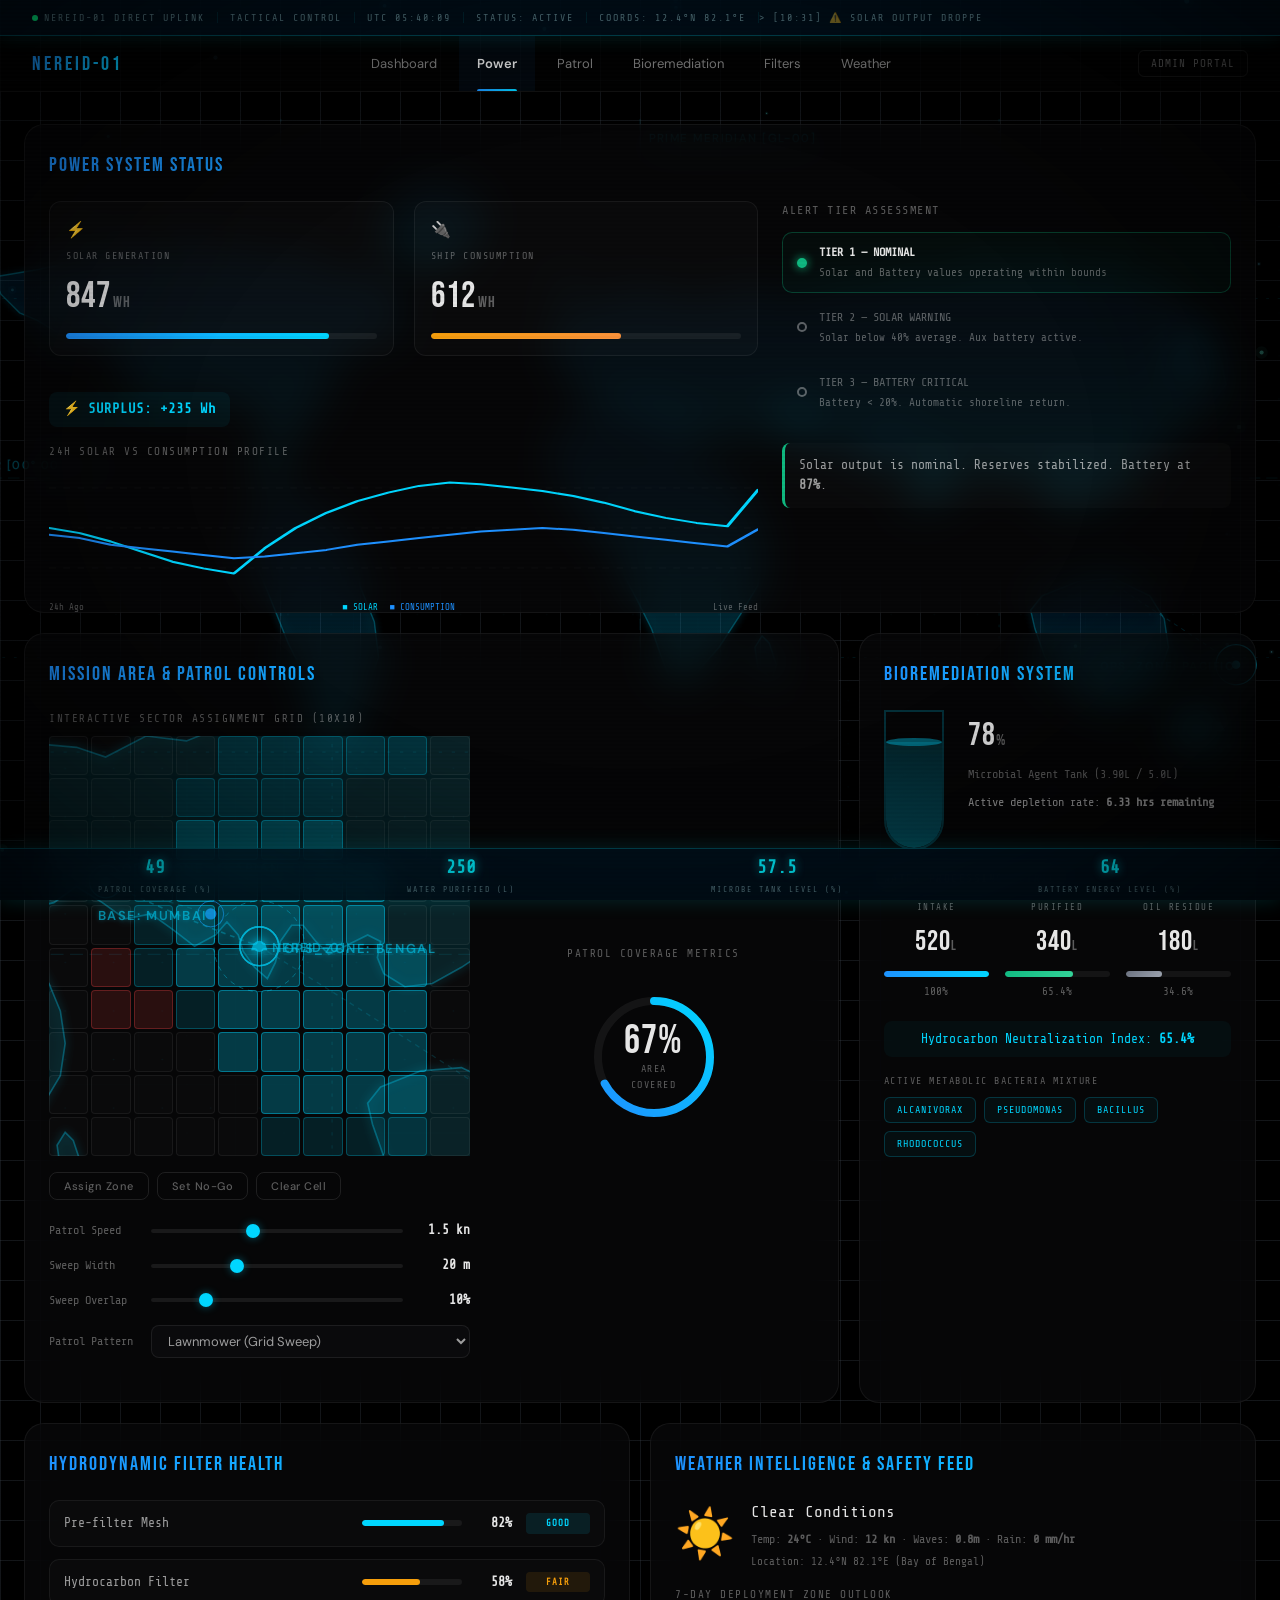
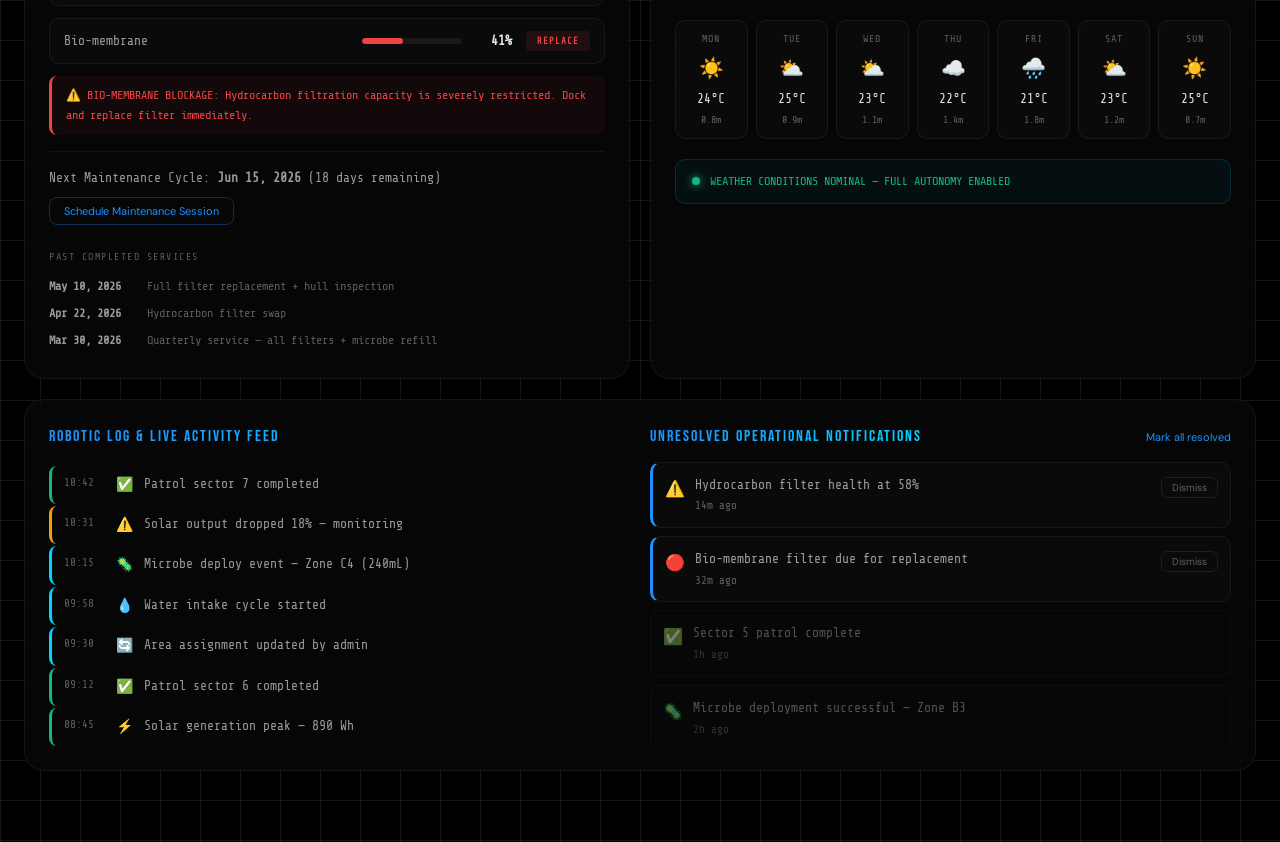
==== commit 173e4c3e: "feat: complete cyberpunk HUD integration, scroll locks, and simulation speed pacing" ====
--- a/dashboard.html
+++ b/dashboard.html
@@ -10,6 +10,7 @@
     <link href="https://fonts.googleapis.com/css2?family=Bebas+Neue&family=DM+Sans:ital,opsz,wght@0,9..40,100..1000;1,9..40,100..1000&display=swap" rel="stylesheet">
     <link rel="stylesheet" href="portal.css?v=1.5">
     <link rel="stylesheet" href="polish.css">
+    <link rel="stylesheet" href="hud.css">
     <style>
         body {
             background: #000000 !important;
@@ -22,6 +23,50 @@
 </head>
 <body>
 
+    <!-- ═══ HUD Boot Sequence Overlay ═══ -->
+    <div class="hud-boot-overlay" id="hud-boot">
+        <div class="boot-text" id="boot-text">NEREID FLEET COMMAND v4.2.1</div>
+    </div>
+
+    <!-- ═══ Bioluminescent Particle Canvas ═══ -->
+    <canvas id="particle-canvas"></canvas>
+
+    <!-- ═══ HUD Scanlines & Vignette ═══ -->
+    <div class="hud-scanlines"></div>
+    <div class="hud-vignette"></div>
+
+    <!-- ═══ HUD Top Status Bar ═══ -->
+    <div class="hud-top-bar" id="hud-top-bar">
+        <span class="hud-top-bar__item hud-top-bar__live" id="hud-top-bar-ship-id">NEREID FLEET COMMAND</span>
+        <span class="hud-top-bar__item">TACTICAL CONTROL</span>
+        <span class="hud-top-bar__item" id="hud-utc-clock">UTC --:--:--</span>
+        <span class="hud-top-bar__item" id="hud-vessel-status">STATUS: ONLINE</span>
+        <span class="hud-top-bar__item" id="hud-vessel-coords">COORDS: --,--</span>
+        <div class="hud-top-bar__ticker">
+            <span id="hud-ticker-text">&gt; ESTABLISHING OPERATOR LINK ... UPLINK SECURE ...</span>
+        </div>
+    </div>
+
+    <!-- ═══ HUD Bottom Telemetry Bar ═══ -->
+    <div class="hud-bottom-bar" id="hud-bottom-bar">
+        <div class="hud-metric-readout">
+            <div class="hud-metric-readout__value" id="hud-ocean-covered">0</div>
+            <div class="hud-metric-readout__label">PATROL COVERAGE (%)</div>
+        </div>
+        <div class="hud-metric-readout">
+            <div class="hud-metric-readout__value" id="hud-hydrocarbons">0</div>
+            <div class="hud-metric-readout__label">WATER PURIFIED (L)</div>
+        </div>
+        <div class="hud-metric-readout">
+            <div class="hud-metric-readout__value" id="hud-microbes">0</div>
+            <div class="hud-metric-readout__label">MICROBE TANK LEVEL (%)</div>
+        </div>
+        <div class="hud-metric-readout">
+            <div class="hud-metric-readout__value" id="hud-battery-avg">0</div>
+            <div class="hud-metric-readout__label">BATTERY ENERGY LEVEL (%)</div>
+        </div>
+    </div>
+
 
 
     <!-- ═══ Topbar Header ═══ -->
@@ -84,110 +129,142 @@
             <section class="card panel-activity" id="panel-activity"></section>
             
         </div>
+    </main>
+
     <!-- Sailing Ships, High-Tech Map, and Holographic Globe Background Effect -->
     <div class="sailing-background">
-        <!-- High-Tech Dotted/Vector World Map -->
+        <!-- Ultra-Defined Tactical World Map -->
         <svg class="background-map-svg" viewBox="0 0 1000 500" xmlns="http://www.w3.org/2000/svg">
             <defs>
-                <pattern id="grid-pattern-dash" width="20" height="20" patternUnits="userSpaceOnUse">
-                    <path d="M 20 0 L 0 0 0 20" fill="none" stroke="rgba(0, 214, 255, 0.015)" stroke-width="0.5"/>
-                    <circle cx="0" cy="0" r="0.8" fill="rgba(0, 214, 255, 0.05)"/>
+                <!-- Dotted High-Tech Grid Pattern -->
+                <pattern id="tactical-grid-dash" width="30" height="30" patternUnits="userSpaceOnUse">
+                    <path d="M 30 0 L 0 0 0 30" fill="none" stroke="rgba(0, 214, 255, 0.02)" stroke-width="0.5"/>
+                    <circle cx="15" cy="15" r="0.5" fill="rgba(0, 214, 255, 0.08)"/>
                 </pattern>
-                <linearGradient id="map-grad-dash" x1="0" y1="0" x2="0" y2="1">
-                    <stop offset="0%" stop-color="rgba(30, 144, 255, 0.02)" />
-                    <stop offset="100%" stop-color="rgba(0, 214, 255, 0.05)" />
+                <!-- Holographic Continent Fill Gradient -->
+                <linearGradient id="tactical-map-grad-dash" x1="0" y1="0" x2="0" y2="1">
+                    <stop offset="0%" stop-color="rgba(30, 144, 255, 0.06)" />
+                    <stop offset="100%" stop-color="rgba(0, 214, 255, 0.15)" />
                 </linearGradient>
-                <mask id="map-mask">
-                    <rect x="-100" y="-100" width="1200" height="700" fill="white" />
-                    <rect id="map-mask-cutout" x="0" y="0" width="0" height="0" fill="black" />
-                </mask>
+                <!-- Glowing Aura Filter -->
+                <filter id="tactical-glow-dash" x="-20%" y="-20%" width="140%" height="140%">
+                    <feGaussianBlur stdDeviation="3" result="blur" />
+                    <feMerge>
+                        <feMergeNode in="blur" />
+                        <feMergeNode in="SourceGraphic" />
+                    </feMerge>
+                </filter>
             </defs>
             
             <!-- Background Grid -->
-            <rect width="1000" height="500" fill="url(#grid-pattern-dash)" />
-            
-            <!-- Map Continents (Stylized Vector Paths) -->
-            <g mask="url(#map-mask)" fill="url(#map-grad-dash)" stroke="rgba(0, 214, 255, 0.08)" stroke-width="0.8">
+            <rect width="1000" height="500" fill="url(#tactical-grid-dash)" />
+            
+            <!-- Real Continents (Highly Detailed Paths) -->
+            <g fill="url(#tactical-map-grad-dash)" stroke="rgba(0, 214, 255, 0.35)" stroke-width="1.0" filter="url(#tactical-glow-dash)">
+                <!-- Greenland -->
+                <path d="M 330,60 L 325,75 L 320,80 L 332,95 L 348,102 L 368,98 L 385,85 L 392,68 L 375,50 L 350,45 Z" />
                 <!-- North America -->
-                <path d="M 80,120 C 100,100 130,90 160,90 C 200,90 220,110 250,100 C 270,95 290,110 320,110 C 340,110 360,130 350,160 C 345,175 320,185 300,195 C 280,205 270,225 260,250 C 255,260 248,260 245,250 C 245,235 250,215 240,205 C 230,195 210,195 195,190 C 180,185 170,195 155,185 C 145,175 140,150 120,150 C 100,150 90,140 80,120 Z" />
-                <!-- Greenland -->
-                <path d="M 330,60 C 350,50 380,45 390,55 C 400,65 385,85 375,95 C 365,105 340,100 330,90 C 320,80 320,70 330,60 Z" />
+                <path d="M 50,110 L 80,105 L 105,100 L 130,92 L 155,90 L 175,98 L 188,85 L 205,95 L 225,92 L 235,100 L 255,95 L 275,100 L 285,112 L 315,108 L 325,120 L 335,135 L 328,150 L 315,152 L 295,160 L 280,185 L 275,200 L 262,210 L 255,225 L 250,240 L 245,255 L 243,260 L 240,255 L 238,245 L 240,230 L 244,215 L 240,205 L 230,198 L 210,195 L 195,190 L 180,188 L 170,195 L 150,188 L 140,172 L 135,155 L 120,150 L 100,152 L 80,140 L 68,135 L 55,122 Z" />
                 <!-- South America -->
-                <path d="M 260,255 C 275,265 290,285 300,310 C 315,345 320,380 295,430 C 290,440 282,440 280,430 C 275,395 255,365 245,340 C 235,315 230,290 245,270 C 250,260 255,250 260,255 Z" />
+                <path d="M 245,258 L 258,264 L 275,270 L 290,285 L 302,305 L 305,325 L 315,350 L 318,375 L 308,400 L 295,430 L 285,445 L 280,452 L 278,445 L 278,430 L 275,410 L 270,395 L 255,365 L 245,340 L 235,315 L 228,295 L 234,280 L 242,268 Z" />
                 <!-- Africa -->
-                <path d="M 450,210 C 470,195 500,190 535,200 C 560,210 575,230 580,260 C 585,290 590,320 570,350 C 555,370 540,385 525,385 C 510,385 500,360 495,340 C 485,300 460,270 445,245 C 440,235 440,220 450,210 Z" />
-                <!-- Eurasia (Europe + Asia) -->
-                <path d="M 440,150 C 460,130 480,120 510,125 C 540,130 560,110 590,115 C 620,120 650,90 700,90 C 750,90 800,100 850,110 C 880,115 900,130 920,150 C 940,170 930,195 910,210 C 890,225 870,220 855,240 C 840,260 810,275 790,270 C 770,265 760,250 740,240 C 720,230 705,240 690,245 C 675,250 655,240 645,230 C 635,220 615,225 600,215 C 585,205 565,220 545,220 C 525,220 510,205 495,205 C 480,205 465,190 455,180 C 445,170 435,160 440,150 Z" />
+                <path d="M 445,215 L 460,208 L 475,202 L 490,198 L 510,198 L 525,202 L 532,208 L 535,215 L 532,230 L 542,242 L 565,252 L 575,268 L 582,285 L 585,305 L 582,325 L 570,345 L 555,368 L 540,385 L 525,392 L 520,388 L 515,375 L 508,355 L 498,335 L 490,320 L 482,298 L 468,285 L 452,265 L 442,245 L 440,230 Z" />
+                <!-- Madagascar -->
+                <path d="M 585,360 L 590,365 L 595,380 L 592,390 L 582,382 L 580,368 Z" />
+                <!-- Europe / Asia (Eurasia) -->
+                <path d="M 440,150 L 450,140 L 468,135 L 485,122 L 510,122 L 530,128 L 555,128 L 570,120 L 592,122 L 610,128 L 635,115 L 660,118 L 685,108 L 710,112 L 735,100 L 760,105 L 785,102 L 810,105 L 835,108 L 860,115 L 872,128 L 888,142 L 898,155 L 905,170 L 908,185 L 898,198 L 885,210 L 872,218 L 865,225 L 852,238 L 845,248 L 830,258 L 812,268 L 795,270 L 782,262 L 778,252 L 780,242 L 772,238 L 758,245 L 748,250 L 740,242 L 732,232 L 725,232 L 718,242 L 715,255 L 710,265 L 702,258 L 695,248 L 692,238 L 685,230 L 678,238 L 665,245 L 652,235 L 638,225 L 622,228 L 608,218 L 592,208 L 578,218 L 560,222 L 542,220 L 525,218 L 510,205 L 498,208 L 485,202 L 472,200 L 458,188 L 448,172 L 438,160 Z" />
                 <!-- Japan -->
-                <path d="M 890,140 C 895,145 900,155 895,165 C 890,175 885,185 880,180 C 875,175 880,155 890,140 Z" stroke-width="0.5" />
-                <!-- India / Indochina -->
-                <path d="M 690,220 C 700,230 710,245 715,255 C 720,265 715,270 710,265 C 705,260 700,245 690,235 Q 685,230 690,220 Z" />
-                <path d="M 740,235 C 745,245 755,255 760,265 C 765,275 755,280 750,270 C 745,260 735,250 735,240 Z" />
-                <!-- Indonesia / Philippines -->
-                <path d="M 760,275 C 770,270 785,275 795,285 C 800,295 780,310 770,305 C 760,300 750,285 760,275 Z" stroke-width="0.5" />
-                <path d="M 810,270 C 815,275 820,285 815,290 C 810,295 800,285 805,275 Z" stroke-width="0.5" />
+                <path d="M 885,142 L 892,148 L 895,158 L 892,168 L 885,178 L 878,180 L 872,170 L 878,152 Z" />
                 <!-- Australia -->
-                <path d="M 780,330 C 810,320 840,320 860,335 C 880,350 890,370 880,390 C 870,410 845,415 825,410 C 805,405 790,390 780,380 C 770,370 765,345 780,330 Z" />
+                <path d="M 780,332 L 805,322 L 830,320 L 855,332 L 865,348 L 868,368 L 862,385 L 848,400 L 830,408 L 810,402 L 792,390 L 782,375 L 775,355 L 772,342 Z" />
                 <!-- New Zealand -->
-                <path d="M 890,410 C 895,415 898,425 895,430 C 892,435 885,425 888,415 Z" stroke-width="0.5" />
-                <!-- United Kingdom & Ireland -->
-                <path d="M 450,110 C 455,105 460,115 455,125 C 450,135 442,125 448,115 Z" stroke-width="0.5" />
-                <!-- Madagascar -->
-                <path d="M 590,355 C 595,360 600,375 595,385 C 590,395 580,380 585,365 Z" stroke-width="0.5" />
-            </g>
-            
-            <!-- Pulse/Telemetry Nodes -->
-            <g mask="url(#map-mask)" class="map-nodes">
+                <path d="M 882,412 L 888,418 L 892,430 L 885,432 L 878,422 Z" />
+                <!-- United Kingdom / Ireland -->
+                <path d="M 445,115 L 452,110 L 458,118 L 452,128 L 442,122 Z" stroke-width="0.5" />
+            </g>
+
+            <!-- Coordinate Telemetry Grid Lines -->
+            <g stroke="rgba(0, 214, 255, 0.12)" stroke-width="0.8" fill="none">
+                <!-- Latitude Equator Line -->
+                <line x1="0" y1="250" x2="1000" y2="250" stroke-dasharray="8 4"/>
+                <text x="12" y="244" fill="rgba(0, 214, 255, 0.35)" font-family="DM Sans" font-size="8" letter-spacing="1">EQUATOR [00° 00' 00"]</text>
+                
+                <!-- Central Meridian -->
+                <line x1="500" y1="0" x2="500" y2="500" stroke-dasharray="8 4"/>
+                <text x="506" y="16" fill="rgba(0, 214, 255, 0.35)" font-family="DM Sans" font-size="8" letter-spacing="1">PRIME MERIDIAN [GL-00]</text>
+                
+                <!-- Grid coordinates lines -->
+                <line x1="0" y1="125" x2="1000" y2="125" stroke-dasharray="2 6"/>
+                <line x1="0" y1="375" x2="1000" y2="375" stroke-dasharray="2 6"/>
+                <line x1="250" y1="0" x2="250" y2="500" stroke-dasharray="2 6"/>
+                <line x1="750" y1="0" x2="750" y2="500" stroke-dasharray="2 6"/>
+            </g>
+
+            <!-- Active Operational Zones (Pulsing Radar Rings) -->
+            <g class="map-radar-node">
                 <circle cx="705" cy="245" r="3" fill="#00D6FF" class="node-pulse"/>
-                <circle cx="705" cy="245" r="7" fill="none" stroke="#00D6FF" stroke-width="0.5" class="node-ring"/>
-                <text x="715" y="249" fill="rgba(0, 214, 255, 0.4)" font-size="7" font-family="DM Sans" letter-spacing="1">ZONE_ALPHA</text>
-                
-                <circle cx="465" cy="115" r="2" fill="#1e90ff" class="node-pulse-slow"/>
-                <circle cx="465" cy="115" r="5" fill="none" stroke="#1e90ff" stroke-width="0.5" class="node-ring-slow"/>
-                <text x="473" y="119" fill="rgba(30, 144, 255, 0.3)" font-size="6" font-family="DM Sans" letter-spacing="1">STDBY_BETA</text>
-                
-                <circle cx="765" cy="285" r="2" fill="#00D6FF" class="node-pulse"/>
-                <circle cx="765" cy="285" r="5" fill="none" stroke="#00D6FF" stroke-width="0.5" class="node-ring"/>
-                
-                <circle cx="610" cy="205" r="2" fill="#1e90ff" class="node-pulse-slow"/>
-                
-                <circle cx="210" cy="170" r="2.5" fill="#1e90ff" class="node-pulse-slow"/>
-                <circle cx="210" cy="170" r="6" fill="none" stroke="#1e90ff" stroke-width="0.5" class="node-ring-slow"/>
-                <text x="218" y="174" fill="rgba(30, 144, 255, 0.3)" font-size="6" font-family="DM Sans" letter-spacing="1">HQ_WEST</text>
-            </g>
-
-            <!-- Telemetry Paths -->
-            <g mask="url(#map-mask)" stroke="rgba(0, 214, 255, 0.1)" stroke-width="0.6" fill="none" stroke-dasharray="3 3">
-                <path d="M 210,170 Q 450,80 705,245" />
-                <path d="M 465,115 Q 580,150 705,245" stroke="rgba(30, 144, 255, 0.08)" />
-                <path d="M 705,245 Q 760,300 825,410" />
+                <circle cx="705" cy="245" r="12" fill="none" stroke="#00D6FF" stroke-width="0.8" class="node-ring"/>
+                <circle cx="705" cy="245" r="28" fill="none" stroke="#00D6FF" stroke-width="0.3" stroke-dasharray="3 3" class="node-ring-slow"/>
+                <text x="720" y="249" fill="rgba(0, 214, 255, 0.65)" font-size="8" font-family="DM Sans" font-weight="700" letter-spacing="1">OPS_ZONE: BENGAL</text>
+            </g>
+
+            <g class="map-radar-node">
+                <circle cx="610" cy="205" r="3" fill="#00D6FF" class="node-pulse"/>
+                <circle cx="610" cy="205" r="10" fill="none" stroke="#00D6FF" stroke-width="0.8" class="node-ring"/>
+                <text x="620" y="200" fill="rgba(0, 214, 255, 0.5)" font-size="7" font-family="DM Sans" letter-spacing="1">OPS_ZONE: ARABIAN</text>
+            </g>
+
+            <g class="map-radar-node">
+                <circle cx="915" cy="380" r="3" fill="#00D6FF" class="node-pulse"/>
+                <circle cx="915" cy="380" r="14" fill="none" stroke="#00D6FF" stroke-width="0.8" class="node-ring"/>
+                <text x="820" y="384" fill="rgba(0, 214, 255, 0.65)" font-size="8" font-family="DM Sans" font-weight="700" letter-spacing="1">OPS_ZONE: PACIFIC</text>
+            </g>
+
+            <g class="map-radar-node">
+                <circle cx="675" cy="225" r="3.5" fill="#1e90ff" class="node-pulse-slow"/>
+                <circle cx="675" cy="225" r="8" fill="none" stroke="#1e90ff" stroke-width="0.5" class="node-ring-slow"/>
+                <text x="605" y="229" fill="rgba(30, 144, 255, 0.5)" font-size="7" font-family="DM Sans" letter-spacing="1">BASE: MUMBAI</text>
+            </g>
+
+            <!-- Telemetry paths -->
+            <g stroke="rgba(0, 214, 255, 0.2)" stroke-width="0.8" fill="none" stroke-dasharray="3 3">
+                <path d="M 675,225 Q 640,215 610,205" />
+                <path d="M 610,205 Q 650,225 705,245" stroke="rgba(0, 214, 255, 0.4)" stroke-width="1" />
+                <path d="M 705,245 Q 810,310 915,380" />
             </g>
         </svg>
 
-        <!-- Floating, Multi-layered Holographic Spinning Globe -->
-
-        <!-- Ship 1 (Left to Right, Middle Depth) -->
+        <!-- Clickable floating ships glide across real coordinates -->
         <div class="sailing-ship sailing-ship--1" onclick="openShipPopover('NEREID-01')" title="NEREID-01 (Click to inspect)">
-            <svg viewBox="0 0 64 24" fill="none" stroke="currentColor" stroke-width="1.2">
-                <path d="M6 16 L58 16 L54 8 L10 8 Z" fill="currentColor"/>
-                <rect x="20" y="4" width="8" height="4" fill="currentColor"/>
-                <rect x="36" y="2" width="6" height="6" fill="currentColor"/>
-            </svg>
-        </div>
-        <!-- Ship 2 (Right to Left, Background Depth) -->
+            <div class="ship-hologram-node">
+                <svg viewBox="0 0 64 24" fill="none" stroke="currentColor" stroke-width="1.2">
+                    <path d="M6 16 L58 16 L54 8 L10 8 Z" fill="currentColor"/>
+                    <rect x="20" y="4" width="8" height="4" fill="currentColor"/>
+                    <rect x="36" y="2" width="6" height="6" fill="currentColor"/>
+                </svg>
+                <span class="ship-label">NEREID-01</span>
+            </div>
+        </div>
+        
         <div class="sailing-ship sailing-ship--2" onclick="openShipPopover('NEREID-02')" title="NEREID-02 (Click to inspect)">
-            <svg viewBox="0 0 64 24" fill="none" stroke="currentColor" stroke-width="1.2">
-                <path d="M6 16 L58 16 L54 8 L10 8 Z" fill="currentColor"/>
-                <rect x="18" y="5" width="12" height="3" fill="currentColor"/>
-                <rect x="38" y="3" width="8" height="5" fill="currentColor"/>
-            </svg>
-        </div>
-        <!-- Ship 3 (Left to Right, Foreground Depth) -->
+            <div class="ship-hologram-node">
+                <svg viewBox="0 0 64 24" fill="none" stroke="currentColor" stroke-width="1.2">
+                    <path d="M6 16 L58 16 L54 8 L10 8 Z" fill="currentColor"/>
+                    <rect x="18" y="5" width="12" height="3" fill="currentColor"/>
+                    <rect x="38" y="3" width="8" height="5" fill="currentColor"/>
+                </svg>
+                <span class="ship-label">NEREID-02</span>
+            </div>
+        </div>
+        
         <div class="sailing-ship sailing-ship--3" onclick="openShipPopover('NEREID-03')" title="NEREID-03 (Click to inspect)">
-            <svg viewBox="0 0 64 24" fill="none" stroke="currentColor" stroke-width="1.2">
-                <path d="M6 16 L58 16 L54 8 L10 8 Z" fill="currentColor"/>
-                <rect x="24" y="3" width="16" height="5" fill="currentColor"/>
-            </svg>
+            <div class="ship-hologram-node">
+                <svg viewBox="0 0 64 24" fill="none" stroke="currentColor" stroke-width="1.2">
+                    <path d="M6 16 L58 16 L54 8 L10 8 Z" fill="currentColor"/>
+                    <rect x="24" y="3" width="16" height="5" fill="currentColor"/>
+                </svg>
+                <span class="ship-label">NEREID-03</span>
+            </div>
         </div>
     </div>
 
@@ -312,6 +389,7 @@
             }
         });
     </script>
+    <script src="hud.js"></script>
     <script src="polish.js"></script>
 </body>
 </html>
--- a/portal.css
+++ b/portal.css
@@ -1,4 +1,4 @@
-﻿/* ═══════════════════════════════════════════════════════════════
+/* ═══════════════════════════════════════════════════════════════
    NEREID PORTAL — Complete Portal Styling System
    Inherits design tokens from the main NEREID site.
    Used by: login.html, admin.html, dashboard.html
@@ -1901,9 +1901,9 @@
     right: 0;
     bottom: 0;
     pointer-events: none; /* Passthrough for ambient space clicks */
-    z-index: 3; /* Elevated above .main-content to make ships clickable! */
+    z-index: 1; /* Render behind .main-content to prevent map from overlapping cards */
     overflow: hidden;
-    opacity: 0.85; /* Brighter background world map and telemetry assets */
+    opacity: 0.95; /* Brighter background world map and telemetry assets */
 }
 
 .sailing-ship {
@@ -1917,44 +1917,52 @@
 }
 
 .sailing-ship--1 {
-    top: 28%;
-    left: 20%;
+    top: 50%; /* Positioned in the Bay of Bengal / Indian Ocean */
+    left: 70%;
     width: 50px;
     height: 25px;
-    animation: patrol-1 45s ease-in-out infinite;
+    animation: patrol-1 120s ease-in-out infinite;
 }
 
 .sailing-ship--2 {
-    top: 48%;
-    left: 48%;
+    top: 42%; /* Positioned in the Arabian Sea */
+    left: 60%;
     width: 38px;
     height: 18px;
-    opacity: 0.45;
-    animation: patrol-2 55s ease-in-out infinite;
+    opacity: 0.55;
+    animation: patrol-2 150s ease-in-out infinite;
+}
+
+.sailing-ship--2 svg {
+    transform: scaleX(-1); /* Flip the boat SVG only, keeping the text label forward-facing and readable */
+}
+
+.sailing-ship--2:hover svg {
+    transform: scaleX(-1) scale(1.05); /* Maintain horizontal flip while scaling up on hover */
 }
 
 .sailing-ship--3 {
-    top: 80%;
-    left: 75%;
+    top: 78%; /* Safely in the deep Pacific Ocean, well east of Australia */
+    left: 91%;
     width: 65px;
     height: 32px;
-    opacity: 0.55; /* Brighter foreground depth */
-    animation: patrol-3 50s ease-in-out infinite;
+    opacity: 0.65; /* Brighter foreground depth */
+    animation: patrol-3 135s ease-in-out infinite;
 }
 
 @keyframes patrol-1 {
     0%, 100% { transform: translate(0, 0) rotate(0deg); }
-    50% { transform: translate(60px, -4px) rotate(1.5deg); }
+    50% { transform: translate(50px, -4px) rotate(1.2deg); } /* Stays in the deep Bay of Bengal */
 }
 
 @keyframes patrol-2 {
-    0%, 100% { transform: translate(0, 0) scaleX(-1) rotate(0deg); }
-    50% { transform: translate(-70px, 6px) scaleX(-1) rotate(-1.5deg); }
+    0%, 100% { transform: translate(0, 0) rotate(0deg); }
+    50% { transform: translate(-35px, 12px) rotate(-1.2deg); } /* Localized bobbing in middle of Arabian Sea, clear of Africa */
 }
 
 @keyframes patrol-3 {
     0%, 100% { transform: translate(0, 0) rotate(0deg); }
-    50% { transform: translate(-50px, -5px) rotate(-1.5deg); }
+    50% { transform: translate(30px, -10px) rotate(1.2deg); } /* Drifts eastward into the deep, infinite Pacific Ocean, clear of Australia */
 }
 
 
@@ -1966,7 +1974,7 @@
     transform: translate(-50%, -50%) translate(var(--map-parallax-x, 0), var(--map-parallax-y, 0)) scale(1.02);
     width: 110%;
     height: 110%;
-    opacity: 0.65;
+    opacity: 0.85;
     pointer-events: none;
     z-index: 0;
     transition: transform 0.1s cubic-bezier(0.25, 0.46, 0.45, 0.94);
@@ -2380,4 +2388,188 @@
     100% { r: 18px; opacity: 0; stroke-width: 0.2px; }
 }
 
-
+/* ═══════════════════════════════════════════════════════════════
+   3D HOLOGRAPHIC SPINNING GLOBE COMPONENT
+   ═══════════════════════════════════════════════════════════════ */
+.hologram-globe-wrapper {
+    position: absolute;
+    top: 50%;
+    left: 50%;
+    transform: translate(-50%, -50%);
+    width: 600px;
+    height: 600px;
+    display: flex;
+    justify-content: center;
+    align-items: center;
+    perspective: 1200px;
+    z-index: 1;
+    pointer-events: none;
+}
+
+.hologram-globe {
+    position: relative;
+    width: 320px;
+    height: 320px;
+    border-radius: 50%;
+    box-shadow: 
+        inset 0 0 35px rgba(0, 214, 255, 0.4),
+        inset 0 0 70px rgba(0, 214, 255, 0.2),
+        0 0 45px rgba(0, 214, 255, 0.3),
+        0 0 90px rgba(0, 214, 255, 0.1);
+    border: 1px solid rgba(0, 214, 255, 0.4);
+    background: radial-gradient(circle at 35% 35%, rgba(10, 42, 85, 0.45) 0%, rgba(3, 8, 22, 0.9) 75%);
+    overflow: hidden;
+    transform-style: preserve-3d;
+    pointer-events: none;
+}
+
+.globe-ocean {
+    position: absolute;
+    inset: 0;
+    background: radial-gradient(circle at center, rgba(0, 214, 255, 0.05) 0%, transparent 80%);
+    z-index: 1;
+    pointer-events: none;
+}
+
+.globe-continents {
+    position: absolute;
+    width: 200%;
+    height: 100%;
+    background-image: url("data:image/svg+xml,%3Csvg xmlns='http://www.w3.org/2000/svg' width='640' height='320' viewBox='0 0 640 320'%3E%3Cg fill='rgba(0, 214, 255, 0.15)' stroke='rgba(0, 214, 255, 0.35)' stroke-width='0.8'%3E%3Cpath d='M 80,120 C 100,100 130,90 160,90 C 200,90 220,110 250,100 C 270,95 290,110 320,110 C 340,110 360,130 350,160 C 345,175 320,185 300,195 C 280,205 270,225 260,250 C 255,260 248,260 245,250 C 245,235 250,215 240,205 C 230,195 210,195 195,190 C 180,185 170,195 155,185 C 145,175 140,150 120,150 C 100,150 90,140 80,120 Z' /%3E%3Cpath d='M 260,255 C 275,265 290,285 300,310 C 315,345 320,380 295,430 C 290,440 282,440 280,430 C 275,395 255,365 245,340 C 235,315 230,290 245,270 C 250,260 255,250 260,255 Z' /%3E%3Cpath d='M 450,210 C 470,195 500,190 535,200 C 560,210 575,230 580,260 C 585,290 590,320 570,350 C 555,370 540,385 525,385 C 510,385 500,360 495,340 C 485,300 460,270 445,245 C 440,235 440,220 450,210 Z' /%3E%3Cpath d='M 440,150 C 460,130 480,120 510,125 C 540,130 560,110 590,115 C 620,120 650,90 700,90 C 750,90 800,100 850,110 C 880,115 900,130 920,150 C 940,170 930,195 910,210 C 890,225 870,220 855,240 C 840,260 810,275 790,270 C 770,265 760,250 740,240 C 720,230 705,240 690,245 C 675,250 655,240 645,230 C 635,220 615,225 600,215 C 585,205 565,220 545,220 C 525,220 510,205 495,205 C 480,205 465,190 455,180 C 445,170 435,160 440,150 Z' /%3E%3Cpath d='M 780,330 C 810,320 840,320 860,335 C 880,350 890,370 880,390 C 870,410 845,415 825,410 C 805,405 790,390 780,380 C 770,370 765,345 780,330 Z' /%3E%3C/g%3E%3C/svg%3E");
+    background-size: 640px 320px;
+    background-repeat: repeat-x;
+    animation: spin-globe-anim 240s linear infinite;
+    opacity: 0.9;
+    z-index: 2;
+    pointer-events: none;
+}
+
+@keyframes spin-globe-anim {
+    0% { background-position-x: 0px; }
+    100% { background-position-x: -640px; }
+}
+
+.globe-grid-lines {
+    position: absolute;
+    inset: 0;
+    border-radius: 50%;
+    background-image: 
+        linear-gradient(to right, rgba(0, 214, 255, 0.08) 1px, transparent 1px),
+        linear-gradient(to bottom, rgba(0, 214, 255, 0.08) 1px, transparent 1px);
+    background-size: 24px 24px;
+    mask-image: radial-gradient(circle, rgba(0,0,0,1) 40%, rgba(0,0,0,0) 100%);
+    -webkit-mask-image: radial-gradient(circle, rgba(0,0,0,1) 40%, rgba(0,0,0,0) 100%);
+    z-index: 3;
+    pointer-events: none;
+}
+
+.globe-overlay {
+    position: absolute;
+    inset: 0;
+    border-radius: 50%;
+    background: radial-gradient(circle at 30% 30%, rgba(255, 255, 255, 0.2) 0%, rgba(255, 255, 255, 0) 55%, rgba(0, 214, 255, 0.1) 75%, rgba(0, 214, 255, 0.3) 100%);
+    box-shadow: inset 0 0 25px rgba(0, 214, 255, 0.25);
+    z-index: 4;
+    pointer-events: none;
+}
+
+.globe-orbit {
+    position: absolute;
+    border: 1px dashed rgba(0, 214, 255, 0.2);
+    border-radius: 50%;
+    pointer-events: none;
+    z-index: 1;
+}
+
+.globe-orbit--1 {
+    width: 460px;
+    height: 180px;
+    transform: rotateX(65deg) rotateY(15deg);
+}
+
+.globe-orbit--2 {
+    width: 500px;
+    height: 200px;
+    transform: rotateX(60deg) rotateY(-20deg);
+}
+
+.globe-orbit--3 {
+    width: 540px;
+    height: 240px;
+    transform: rotateX(72deg) rotateY(5deg);
+}
+
+/* Orbit Path bobbing animations for ships floating in the ocean around the globe */
+.hologram-globe-wrapper .sailing-ship {
+    position: absolute;
+    pointer-events: auto !important;
+    z-index: 10;
+}
+
+.hologram-globe-wrapper .sailing-ship--1 {
+    top: 26%;
+    left: 12%;
+    animation: float-ship-3d-1 120s ease-in-out infinite;
+}
+
+.hologram-globe-wrapper .sailing-ship--2 {
+    top: 38%;
+    left: 68%;
+    animation: float-ship-3d-2 140s ease-in-out infinite;
+}
+
+.hologram-globe-wrapper .sailing-ship--3 {
+    top: 72%;
+    left: 42%;
+    animation: float-ship-3d-3 130s ease-in-out infinite;
+}
+
+@keyframes float-ship-3d-1 {
+    0%, 100% { transform: translate(0, 0) rotate(0deg) scale(0.95); opacity: 0.75; }
+    25% { transform: translate(35px, -15px) rotate(4deg) scale(1.05); opacity: 0.95; }
+    50% { transform: translate(70px, 0) rotate(0deg) scale(1.1); opacity: 1; filter: drop-shadow(0 0 12px rgba(0,214,255,0.7)); }
+    75% { transform: translate(35px, 15px) rotate(-4deg) scale(1.02); opacity: 0.9; }
+}
+
+@keyframes float-ship-3d-2 {
+    0%, 100% { transform: translate(0, 0) scaleX(-1) rotate(0deg) scale(0.85); opacity: 0.65; }
+    25% { transform: translate(-25px, 12px) scaleX(-1) rotate(-3deg) scale(0.95); opacity: 0.8; }
+    50% { transform: translate(-50px, 0) scaleX(-1) rotate(0deg) scale(1.02); opacity: 0.95; filter: drop-shadow(0 0 12px rgba(0,214,255,0.7)); }
+    75% { transform: translate(-25px, -12px) scaleX(-1) rotate(3deg) scale(0.95); opacity: 0.8; }
+}
+
+@keyframes float-ship-3d-3 {
+    0%, 100% { transform: translate(0, 0) rotate(0deg) scale(1.15); opacity: 1; filter: drop-shadow(0 0 12px rgba(0,214,255,0.7)); }
+    25% { transform: translate(-45px, -10px) rotate(-2deg) scale(1.02); opacity: 0.85; }
+    50% { transform: translate(-90px, 0px) rotate(0deg) scale(0.9); opacity: 0.7; }
+    75% { transform: translate(-45px, 10px) rotate(2deg) scale(1.02); opacity: 0.85; }
+}
+
+/* Hologram nodes inside ships */
+.ship-hologram-node {
+    position: relative;
+    display: flex;
+    flex-direction: column;
+    align-items: center;
+    transition: transform 0.3s ease;
+}
+
+.ship-hologram-node .ship-label {
+    margin-top: 6px;
+    font-family: 'DM Sans', sans-serif;
+    font-size: 8px;
+    font-weight: 700;
+    letter-spacing: 1px;
+    color: var(--accent-cyan);
+    text-shadow: 0 0 6px rgba(0,214,255,0.6);
+    text-transform: uppercase;
+    white-space: nowrap;
+    transition: color 0.3s ease, text-shadow 0.3s ease;
+}
+
+.sailing-ship:hover .ship-hologram-node .ship-label {
+    color: #FFF;
+    text-shadow: 0 0 12px rgba(0, 214, 255, 0.9), 0 0 4px #00D6FF;
+}
+
+
--- a/hud.css
+++ b/hud.css
@@ -0,0 +1,460 @@
+/* ═══════════════════════════════════════════════════════════════
+   NEREID FLEET COMMAND — CYBERPUNK HUD OVERHAUL
+   ═══════════════════════════════════════════════════════════════
+   Loaded AFTER portal.css and polish.css to override base styles.
+   Provides full HUD chrome: scanlines, vignette, boot sequence,
+   top/bottom status bars, radar animations, telemetry paths,
+   vessel trails, glitch effects, and floating zone readouts.
+   ═══════════════════════════════════════════════════════════════ */
+
+
+/* ═══════════════════════════════════════════════════════════════
+   §18  GOOGLE FONT IMPORT
+   Must appear before any rule that references the font family.
+   ═══════════════════════════════════════════════════════════════ */
+@import url('https://fonts.googleapis.com/css2?family=Share+Tech+Mono&display=swap');
+
+
+/* ═══════════════════════════════════════════════════════════════
+   §1  DESIGN TOKENS / CSS VARIABLES
+   Central palette and typography tokens consumed throughout
+   the HUD layer.  Override these on :root to re-theme.
+   ═══════════════════════════════════════════════════════════════ */
+:root {
+    --hud-primary: #00F0FF;
+    --hud-secondary: #00C9B1;
+    --hud-alert: #FFB300;
+    --hud-danger: #FF3D3D;
+    --hud-positive: #00FF88;
+    --hud-text: #B0E8F0;
+    --hud-text-dim: rgba(176, 232, 240, 0.5);
+    --hud-panel-bg: rgba(0, 20, 35, 0.75);
+    --hud-panel-border: rgba(0, 240, 255, 0.25);
+    --hud-panel-glow: rgba(0, 240, 255, 0.15);
+    --hud-font: 'Share Tech Mono', 'Space Mono', 'Courier New', monospace;
+}
+
+
+/* ═══════════════════════════════════════════════════════════════
+   §2  BACKGROUND OVERRIDE
+   Deep-ocean radial gradient replacing default body background.
+   Sets global font, text colour, and tactical crosshair cursor.
+   ═══════════════════════════════════════════════════════════════ */
+body {
+    background: radial-gradient(ellipse at center, #050D12 0%, #000000 70%);
+    font-family: var(--hud-font);
+    color: var(--hud-text);
+    cursor: crosshair;
+    overflow-y: auto;
+    overflow-x: hidden;
+}
+
+
+/* ═══════════════════════════════════════════════════════════════
+   §3  CRT SCANLINE OVERLAY
+   Repeating horizontal lines that drift vertically to simulate
+   an old CRT monitor.  Fully non-interactive (pointer-events: none).
+   ═══════════════════════════════════════════════════════════════ */
+.hud-scanlines {
+    position: fixed;
+    inset: 0;
+    z-index: 9999;
+    pointer-events: none;
+    background: repeating-linear-gradient(
+        0deg,
+        transparent,
+        transparent 2px,
+        rgba(0, 0, 0, 0.03) 2px,
+        rgba(0, 0, 0, 0.03) 4px
+    );
+    animation: scanlineDrift 40s linear infinite;
+}
+
+/* Slow vertical shift of the scanline pattern */
+@keyframes scanlineDrift {
+    0%   { background-position-y: 0; }
+    100% { background-position-y: 4px; }
+}
+
+
+/* ═══════════════════════════════════════════════════════════════
+   §4  VIGNETTE OVERLAY
+   Darkened edges draw the operator's eye toward the centre of
+   the tactical display.
+   ═══════════════════════════════════════════════════════════════ */
+.hud-vignette {
+    position: fixed;
+    inset: 0;
+    z-index: 9998;
+    pointer-events: none;
+    background: radial-gradient(
+        ellipse at center,
+        transparent 50%,
+        rgba(0, 0, 0, 0.6) 100%
+    );
+}
+
+
+/* ═══════════════════════════════════════════════════════════════
+   §5  BOOT SEQUENCE OVERLAY
+   Full-screen black overlay that fades out after a 2-second
+   "boot" delay, revealing the HUD beneath.  The inner text
+   flickers rapidly to mimic CRT phosphor warm-up.
+   ═══════════════════════════════════════════════════════════════ */
+.hud-boot-overlay {
+    position: fixed;
+    inset: 0;
+    z-index: 10000;
+    background: #000000;
+    display: flex;
+    align-items: center;
+    justify-content: center;
+    /* Hold fully opaque for 2 s, then fade out over 0.5 s */
+    animation: bootFadeOut 0.5s 2s forwards;
+}
+
+/* Fade-out + hide so the overlay doesn't block interaction */
+@keyframes bootFadeOut {
+    to {
+        opacity: 0;
+        visibility: hidden;
+    }
+}
+
+/* Three rapid opacity pulses simulating phosphor flicker */
+@keyframes bootTextFlicker {
+    0%   { opacity: 1; }
+    16%  { opacity: 0.3; }
+    33%  { opacity: 1; }
+    50%  { opacity: 0.3; }
+    66%  { opacity: 1; }
+    83%  { opacity: 0.3; }
+    100% { opacity: 1; }
+}
+
+/* The typed-out boot message */
+.boot-text {
+    text-align: center;
+    font-family: var(--hud-font);
+    color: var(--hud-primary);
+    font-size: 14px;
+    letter-spacing: 3px;
+    text-transform: uppercase;
+    white-space: pre-line;
+    animation: bootTextFlicker 0.6s ease-in-out 3;
+}
+
+
+/* ═══════════════════════════════════════════════════════════════
+   §6  HUD TOP BAR
+   Glassmorphic status strip pinned to the top of the viewport.
+   Contains status items, a live-indicator dot, and a scrolling
+   intelligence ticker.
+   ═══════════════════════════════════════════════════════════════ */
+.hud-top-bar {
+    position: fixed;
+    top: 0;
+    left: 0;
+    right: 0;
+    z-index: 100;
+    height: 36px;
+    background: var(--hud-panel-bg);
+    backdrop-filter: blur(12px);
+    -webkit-backdrop-filter: blur(12px);
+    border-bottom: 1px solid var(--hud-panel-border);
+    box-shadow: 0 0 20px var(--hud-panel-glow);
+    display: flex;
+    align-items: center;
+    padding: 0 20px;
+    font: 10px var(--hud-font);
+    color: var(--hud-text-dim);
+    text-transform: uppercase;
+    letter-spacing: 2px;
+}
+
+/* Individual status readout inside the top bar */
+.hud-top-bar__item {
+    padding: 0 12px;
+    border-right: 1px solid rgba(0, 240, 255, 0.1);
+}
+
+/* Live-status indicator with pulsing green dot */
+.hud-top-bar__live {
+    display: flex;
+    align-items: center;
+    gap: 6px;
+}
+
+.hud-top-bar__live::before {
+    content: '';
+    display: inline-block;
+    width: 6px;
+    height: 6px;
+    border-radius: 50%;
+    background: var(--hud-positive);
+    animation: liveDotPulse 3.5s ease-in-out infinite;
+}
+
+/* Pulsing glow for the live-status dot */
+@keyframes liveDotPulse {
+    0%, 100% { opacity: 1;   box-shadow: 0 0 4px var(--hud-positive); }
+    50%      { opacity: 0.4; box-shadow: 0 0 0px var(--hud-positive); }
+}
+
+/* Horizontally-scrolling intelligence ticker */
+.hud-top-bar__ticker {
+    flex: 1;
+    overflow: hidden;
+    white-space: nowrap;
+}
+
+.hud-top-bar__ticker span {
+    display: inline-block;
+}
+
+@keyframes tickerScroll {
+    0%   { transform: translateX(100%); }
+    100% { transform: translateX(-100%); }
+}
+
+
+/* ═══════════════════════════════════════════════════════════════
+   §7  HUD BOTTOM STATUS BAR
+   Glassmorphic metric strip pinned to the bottom of the viewport.
+   Displays key fleet readouts (speed, fuel, threat level, etc.).
+   ═══════════════════════════════════════════════════════════════ */
+.hud-bottom-bar {
+    position: fixed;
+    bottom: 0;
+    left: 0;
+    right: 0;
+    z-index: 100;
+    height: 52px;
+    background: var(--hud-panel-bg);
+    backdrop-filter: blur(12px);
+    -webkit-backdrop-filter: blur(12px);
+    border-top: 1px solid var(--hud-panel-border);
+    box-shadow: 0 0 20px var(--hud-panel-glow);
+    display: flex;
+    justify-content: space-around;
+    align-items: center;
+}
+
+/* Single metric block (value + label) */
+.hud-metric-readout {
+    text-align: center;
+}
+
+.hud-metric-readout__value {
+    font-size: 18px;
+    color: var(--hud-primary);
+    font-weight: bold;
+    font-family: var(--hud-font);
+    text-shadow: 0 0 8px rgba(0, 240, 255, 0.5),
+                 0 0 16px rgba(0, 240, 255, 0.2);
+}
+
+.hud-metric-readout__label {
+    font-size: 8px;
+    color: var(--hud-text-dim);
+    letter-spacing: 2px;
+    text-transform: uppercase;
+    margin-top: 2px;
+}
+
+
+/* ═══════════════════════════════════════════════════════════════
+   §8  RADAR SWEEP ANIMATIONS
+   Expanding-ring radar pulse applied to SVG <circle> elements
+   inside ops-zone overlays.  A second class provides a half-
+   cycle delay so two rings stagger naturally.
+   ═══════════════════════════════════════════════════════════════ */
+@keyframes radarSweep {
+    0%   { r: 3;  opacity: 1; stroke-width: 2; }
+    100% { r: 45; opacity: 0; stroke-width: 0.3; }
+}
+
+.radar-sweep-ring {
+    fill: none;
+    stroke: var(--hud-primary);
+    animation: radarSweep 12s ease-out infinite;
+}
+
+/* Staggered second ring for a continuous sweep effect */
+.radar-sweep-ring--delayed {
+    animation-delay: 6s;
+}
+
+
+/* ═══════════════════════════════════════════════════════════════
+   §9  ANIMATED DASH FLOW FOR TELEMETRY PATHS
+   Dashed SVG paths that "flow" toward their destination,
+   indicating live data streams or ship telemetry feeds.
+   ═══════════════════════════════════════════════════════════════ */
+@keyframes dashFlow {
+    to { stroke-dashoffset: -20; }
+}
+
+.telemetry-path-animated {
+    stroke-dasharray: 6 4;
+    animation: dashFlow 24s linear infinite;
+}
+
+/* Return-leg path rendered in alert colour at reduced opacity */
+.telemetry-path-return {
+    stroke: var(--hud-alert);
+    opacity: 0.4;
+}
+
+
+/* ═══════════════════════════════════════════════════════════════
+   §10  VESSEL MOTION TRAIL
+   Afterimage echoes positioned behind a moving vessel sprite.
+   Each successive echo is more transparent and slightly offset.
+   Also includes a rotating radar-dish decoration.
+   ═══════════════════════════════════════════════════════════════ */
+.vessel-trail {
+    position: absolute;
+    pointer-events: none;
+}
+
+/* Progressive opacity fade for trailing echoes */
+.vessel-trail--1 {
+    opacity: 0.2;
+    transform: translate(-6px, 0);
+}
+
+.vessel-trail--2 {
+    opacity: 0.12;
+    transform: translate(-12px, 0);
+}
+
+.vessel-trail--3 {
+    opacity: 0.06;
+    transform: translate(-18px, 0);
+}
+
+/* Continuously rotating miniature radar dish on vessel */
+.vessel-radar-dish {
+    width: 8px;
+    height: 8px;
+    animation: radarDishSpin 15s linear infinite;
+}
+
+@keyframes radarDishSpin {
+    to { transform: rotate(360deg); }
+}
+
+
+/* ═══════════════════════════════════════════════════════════════
+   §11  DATA GLITCH ANIMATION
+   Brief staccato opacity flicker applied to values that just
+   changed, simulating a noisy data-link update.
+   ═══════════════════════════════════════════════════════════════ */
+@keyframes dataGlitch {
+    0%, 100% { opacity: 1; }
+    25%      { opacity: 0.3; }
+    50%      { opacity: 1; }
+    75%      { opacity: 0.4; }
+}
+
+.data-glitch {
+    animation: dataGlitch 0.15s ease-in-out;
+}
+
+
+/* ═══════════════════════════════════════════════════════════════
+   §12  BIOLUMINESCENT PARTICLE CANVAS
+   Full-viewport <canvas> sitting behind all HUD elements.
+   JS will paint floating bioluminescent particles here.
+   ═══════════════════════════════════════════════════════════════ */
+#particle-canvas {
+    position: fixed;
+    inset: 0;
+    z-index: 1;
+    pointer-events: none;
+}
+
+
+/* ═══════════════════════════════════════════════════════════════
+   §13  ENHANCED TOPBAR OVERRIDE
+   Push the existing application topbar below the fixed HUD
+   top bar so they don't overlap.
+   ═══════════════════════════════════════════════════════════════ */
+.topbar {
+    margin-top: 36px;
+}
+
+
+/* ═══════════════════════════════════════════════════════════════
+   §14  ENHANCED HOVER STATES
+   All interactive map elements get a tactical crosshair cursor
+   and a cyan drop-shadow glow on hover for clear affordance.
+   ═══════════════════════════════════════════════════════════════ */
+.sailing-ship:hover,
+.map-radar-node:hover {
+    filter: drop-shadow(0 0 12px rgba(0, 240, 255, 0.6));
+    cursor: crosshair;
+}
+
+
+/* ═══════════════════════════════════════════════════════════════
+   §15  MAIN CONTENT AREA ADJUSTMENT
+   Extra bottom padding so content is not hidden behind the
+   fixed HUD bottom status bar.
+   ═══════════════════════════════════════════════════════════════ */
+.main-content {
+    margin-top: calc(var(--topbar-height, 72px) + 36px) !important;
+    padding-bottom: 72px !important;
+}
+
+
+/* ═══════════════════════════════════════════════════════════════
+   §16  MUMBAI BASE ENHANCED STYLES
+   Pulsing ring animation radiating outward from the home-port
+   marker to draw attention on the tactical map.
+   ═══════════════════════════════════════════════════════════════ */
+@keyframes basePulse {
+    0%   { r: 8;  opacity: 0.8; }
+    100% { r: 25; opacity: 0; }
+}
+
+.base-marker-pulse,
+.base-pulse-ring {
+    fill: none;
+    stroke: var(--hud-positive);
+    stroke-width: 1;
+    animation: basePulse 8s ease-out infinite;
+}
+
+
+/* ═══════════════════════════════════════════════════════════════
+   §17  ZONE DATA READOUT PANELS
+   Floating glassmorphic info-cards positioned near ops-zone
+   nodes on the SVG map.  Hidden by default; revealed on hover
+   or when the `.visible` class is applied via JS.
+   ═══════════════════════════════════════════════════════════════ */
+.zone-readout {
+    position: absolute;
+    pointer-events: none;
+    background: var(--hud-panel-bg);
+    backdrop-filter: blur(8px);
+    -webkit-backdrop-filter: blur(8px);
+    border: 1px solid var(--hud-panel-border);
+    border-radius: 4px;
+    padding: 8px 12px;
+    font: 9px var(--hud-font);
+    color: var(--hud-text);
+    letter-spacing: 1px;
+    line-height: 1.6;
+    text-transform: uppercase;
+    opacity: 0;
+    transition: opacity 0.3s ease;
+    box-shadow: 0 0 12px var(--hud-panel-glow);
+}
+
+/* Reveal readout on radar-node hover or explicit visibility toggle */
+.map-radar-node:hover + .zone-readout,
+.zone-readout.visible {
+    opacity: 1;
+}
